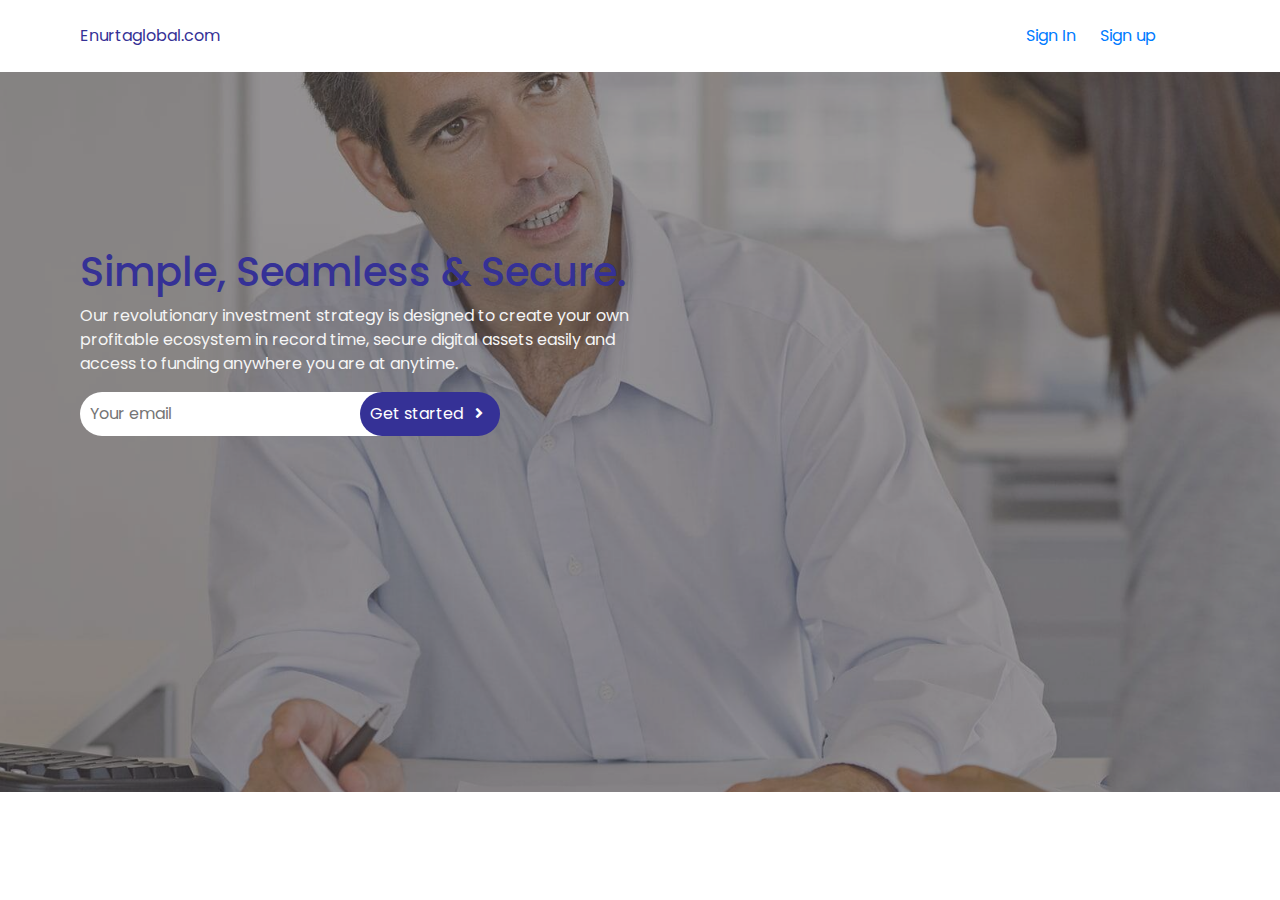
==== index.html @ e3567312 "signup and login page" ====
<!DOCTYPE html>
<html lang="en">

<head>
    <meta charset="UTF-8">
    <meta name="viewport" content="width=device-width, initial-scale=1.0">
    <link href="https://fonts.googleapis.com/css?family=Poppins&display=swap" rel="stylesheet">
    <link rel="stylesheet" href="assets/libs/bootstrap-4.3.1-dist/css/bootstrap.css">
    <link rel="stylesheet" href="assets/libs/fontawesome/css/all.min.css">
    <link rel="stylesheet" href="css/style.css">
    <title>Enurtaglobal - Home</title>
</head>

<body>
    <nav class="section_padding">
        <div class="logo">
            <a href="#" class="blue_text">Enurtaglobal.com</a>
        </div>
        <div class="nav_link_holder">
            <div class="nav_link mr-4">
                <a href="#">Sign In</a>
            </div>
            <div class="nav_link">
                <a href="#">Sign up</a>
            </div>
        </div>
    </nav>

    <section class="hero">
        <div class="section_padding">
            <div class="hero_text_holder">
                <div class="hero_text">
                    <h1 class="blue_text">Simple, Seamless & Secure.</h1>
                    <p>Our revolutionary investment strategy is designed to create your own profitable ecosystem in record
                        time, secure digital assets easily and access to funding anywhere you are at anytime.
                    </p>

                    <div class="hero_form mt-3">
                        <form action="" method="post" class="w-100">
                            <input type="email" placeholder="Your email" class="" required>
                            <button type="submit" class="default_btn">Get started  <i class="fas fa-angle-right ml-2 pr-2"></i>  </button>
                        </form>
                    </div>
                </div>
               
            </div>
        </div>
    </section>

    <section>
        <div class="row">
            <div class="col-md-4">
                <div class="why_card">
                    
                </div>
            </div>
            <div class="col-md-4"></div>
            <div class="col-md-4"></div>
        </div>
    </section>
</body>
<script src="assets/libs/jquery/jquery.min.js"></script>
<script src="js/app.js"></script>

</html>
---- css/style.css ----
:root {
    --default_blue: #353196;
    --default_font: 'Poppins', sans-serif;
}

.section_padding {
    padding-left: 5em;
    padding-right: 5em;
}

.fixed_nav{
    position: fixed;
    background: var(--dark_bg);
    z-index: 9999;
    width: 100%;
    box-shadow: 6px 2px 12px 7px rgba(0, 0, 0, 0.3);
    transition: all 0.5s ease;
}

a {
    text-decoration: none;
}

.blue_text {
    color: var(--default_blue);
}

body {
    font-family: var(--default_font);
}

.v_align {
    text-align: center;
}

.default_btn {
    border: none;
    background: var(--default_blue);
    color: #fff;
    padding: 0.6em;
    border-radius: 30px;
    outline: none;
}

nav {
    padding: 1.5em;
}

.logo {
    float: left;
}

.nav_link_holder {
    position: relative;
    left: 72%;
    display: flex;
    width: fit-content;
}

.hero{
    background: url("../assets/images/hero_img.jpg");
    background-position: center;
    background-size: cover;
    background-attachment: fixed;
    min-height: 80vh;
}

.hero_text_holder{
    display: flex;
    align-items: center;
    min-height: 60vh;
    width: 50%;
    color: #f5f5f5;
}

.hero_form{
    display: flex;
}

.hero_form form{
    display: flex;
}

.hero_form input{
    border: none;
    border-radius: 35px;
    padding: 0 10px;
    outline: none;
    width: 60%;
}

.hero_form button{
    margin-left: -10%;
}

.login_img_holder{
    display: flex;
    align-items: center;
    min-height: 100vh;
}

.signup_img_holder {
    padding: 2em;
}

.login_form_holder {
    display: flex;
    align-items: center;
    min-height: 100vh;
}

.login_form_content {
    padding: 1em;
}

.input_holder {
    display: flex;
}

.input_holder input {
    width: 100%;
    padding: 0.6em 1em;
    background: #f5f5f5;
    border: none;
    border-radius: 30px;
    outline: none;
    box-shadow: inset 18px 18px 30px 0 #D1D9E6;
}

.forgot {
    float: right;
    margin-top: 20px;
}

.remember {
    float: left;
    margin-top: 20px;
    color: var(--default_blue);
}

@media screen and (max-width: 996px) {
    .section_padding {
        padding-right: 1.5em;
        padding-left: 1.5em;
    }

    nav{
        padding: 1.2em;
    }

    .nav_link_holder {
        display: none;
    }

    .logo{
        float: none;
    }

    .hero_text_holder{
        width: 100%;
    }

    .login_img_holder {
        min-height: 30vh;
        margin-top: 20px;
    }

    .login_form_holder {
        min-height: 50vh;
        margin-top: 20px;
    }

    .login_form_content {
        padding: 0.3em;
    }

    .signup_img_holder {
        padding: 0;
    }

}
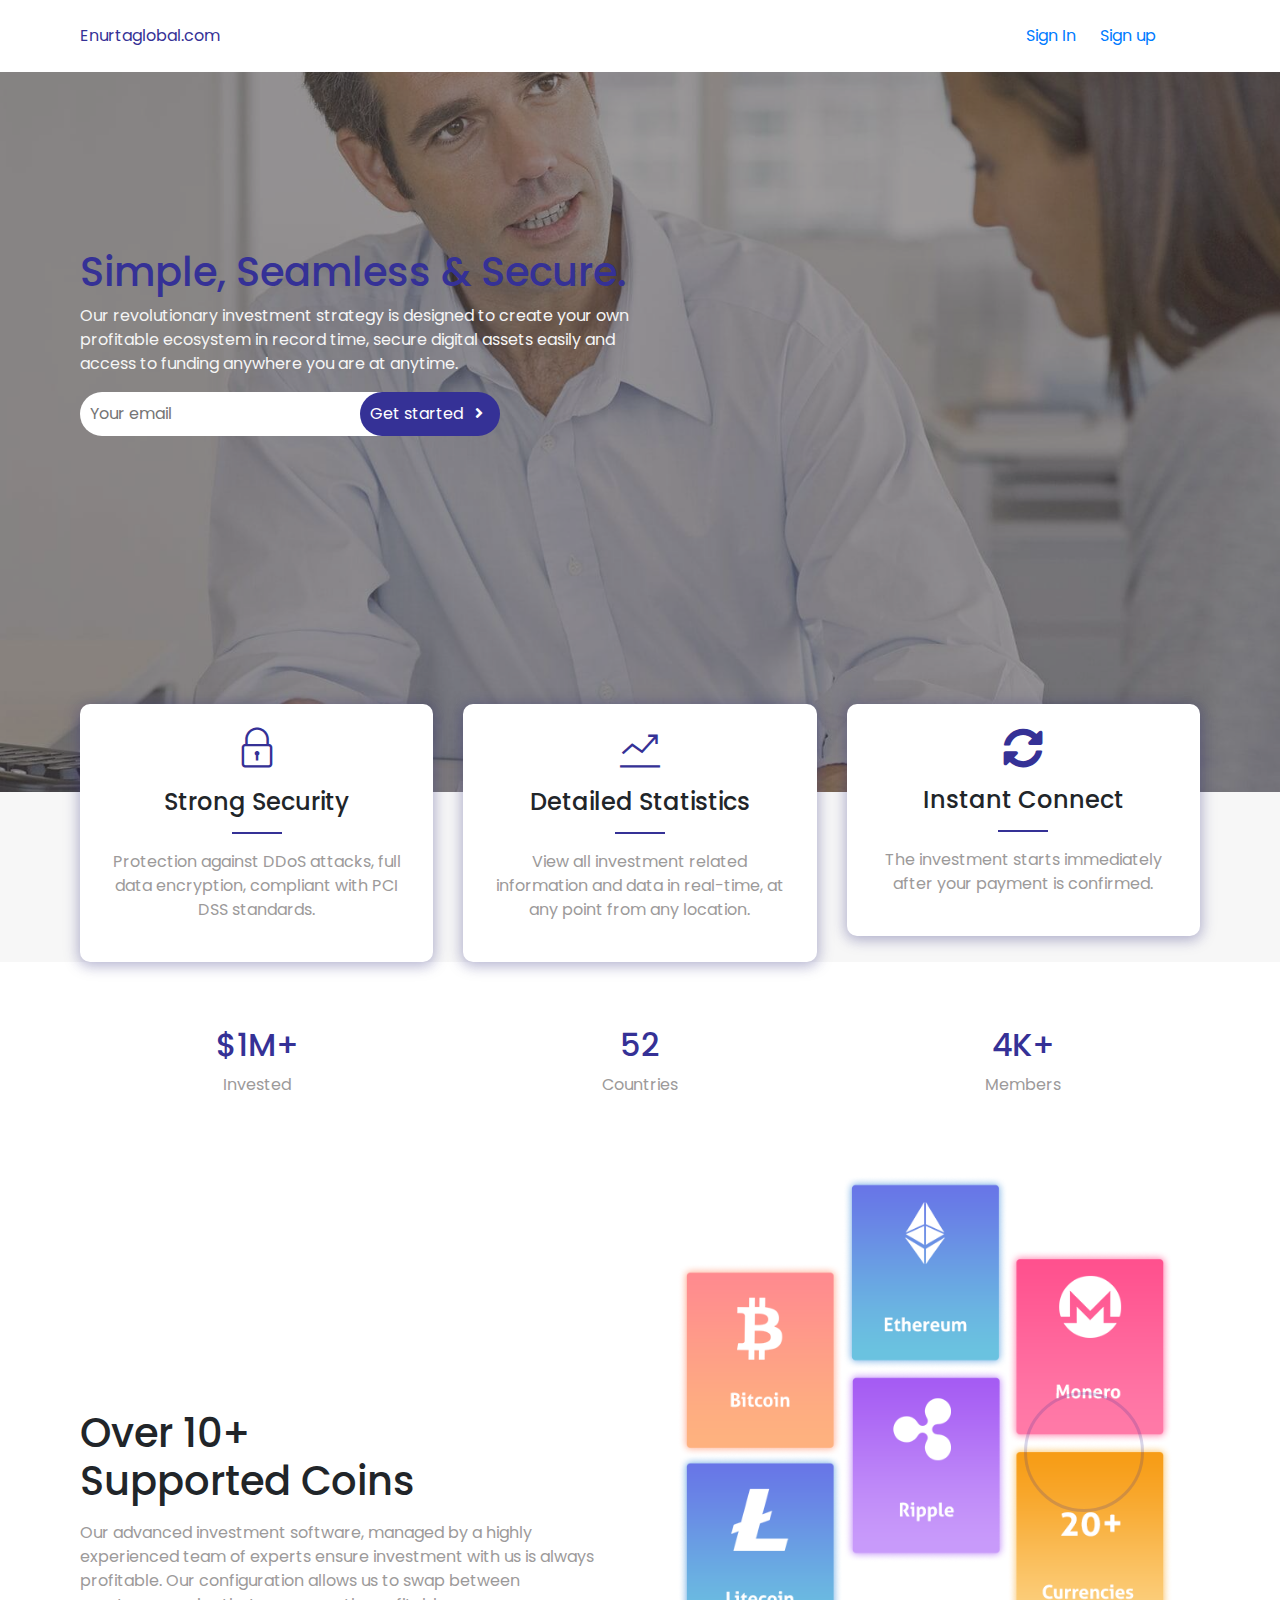
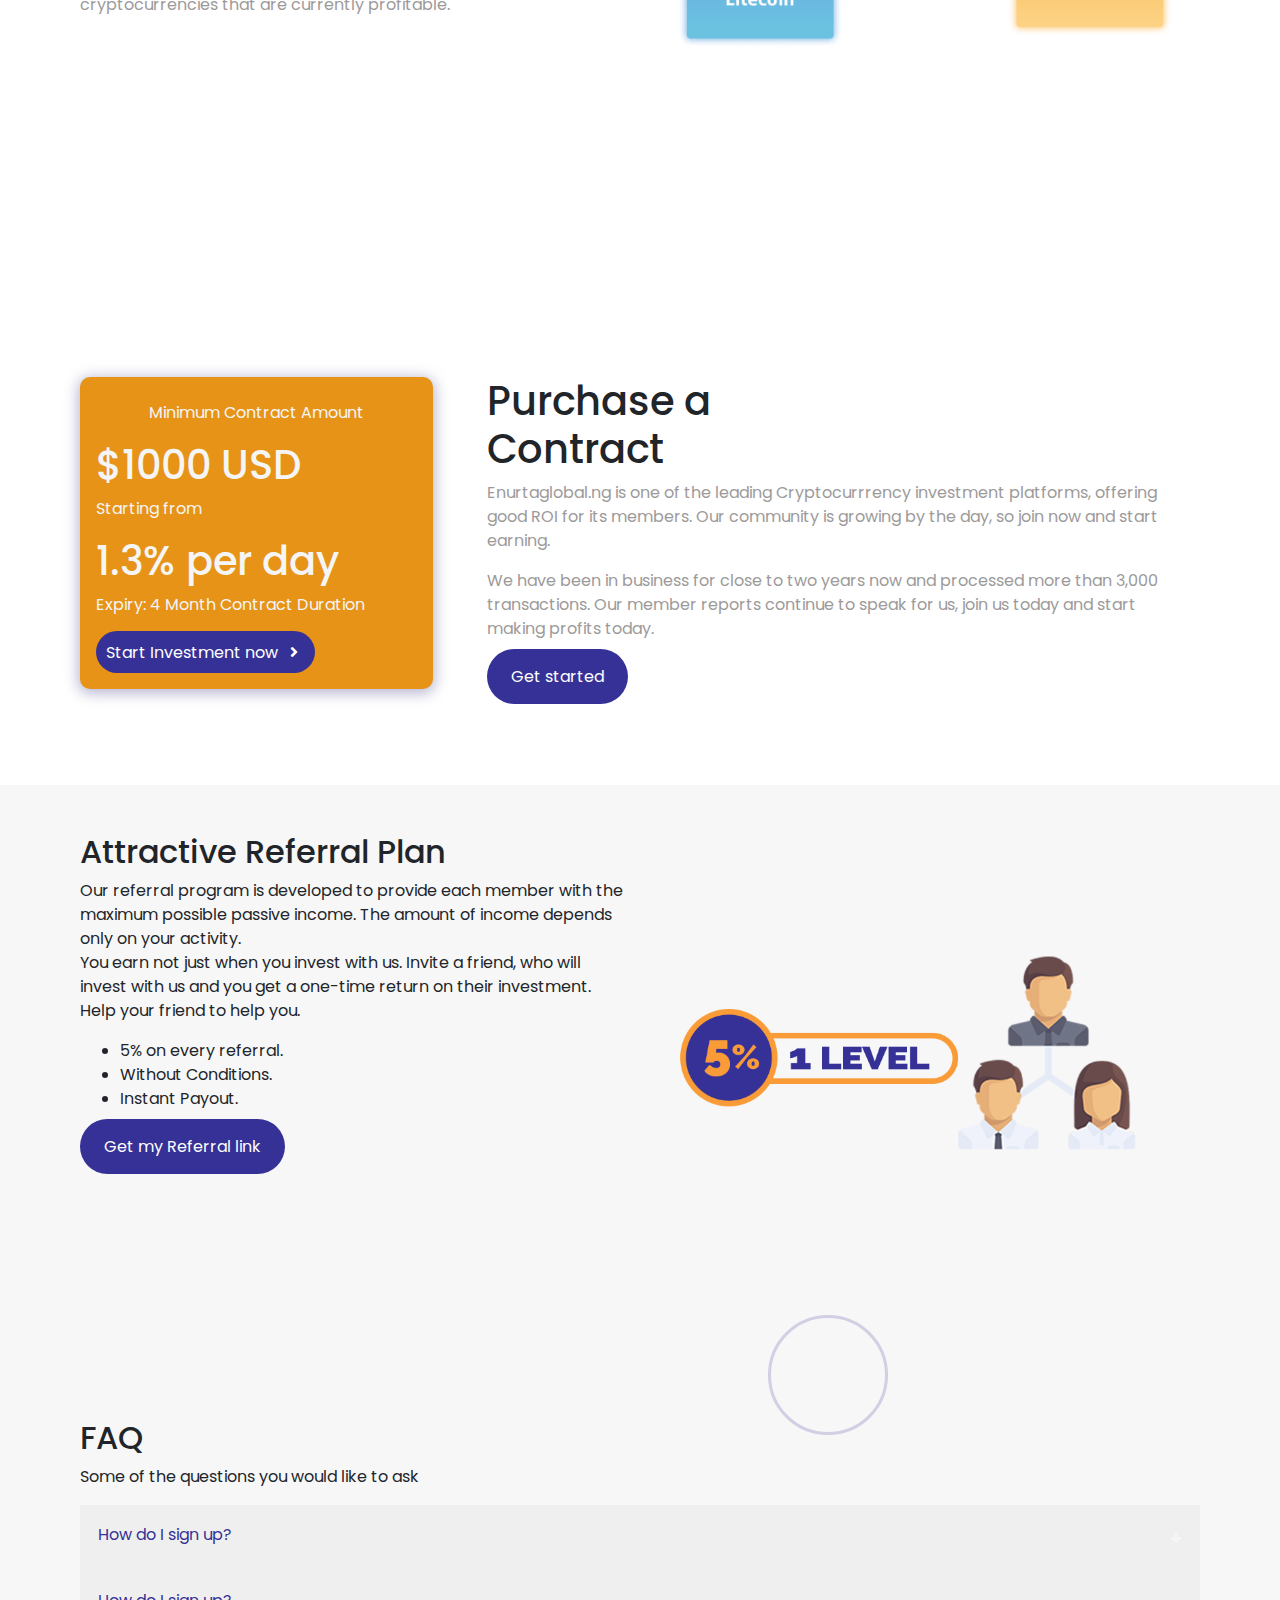
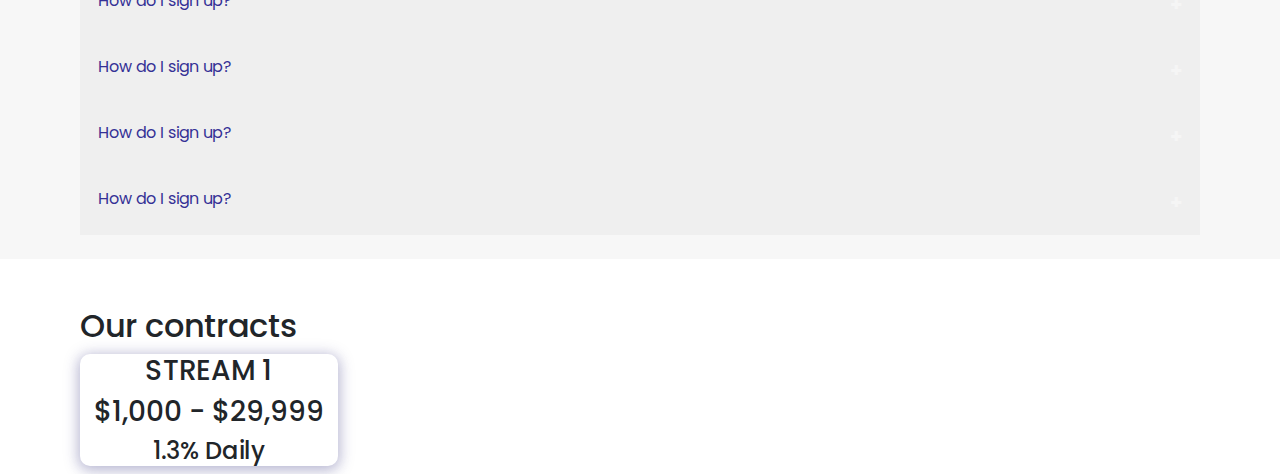
==== commit 2199a6b0: "home page added" ====
--- a/index.html
+++ b/index.html
@@ -1,4 +1,4 @@
-<!DOCTYPE html>
+     <!DOCTYPE html>
 <html lang="en">
 
 <head>
@@ -6,6 +6,7 @@
     <meta name="viewport" content="width=device-width, initial-scale=1.0">
     <link href="https://fonts.googleapis.com/css?family=Poppins&display=swap" rel="stylesheet">
     <link rel="stylesheet" href="assets/libs/bootstrap-4.3.1-dist/css/bootstrap.css">
+    <link rel="stylesheet" href="assets/libs/themify-icons-font/themify-icons/themify-icons.css">
     <link rel="stylesheet" href="assets/libs/fontawesome/css/all.min.css">
     <link rel="stylesheet" href="css/style.css">
     <title>Enurtaglobal - Home</title>
@@ -24,6 +25,13 @@
                 <a href="#">Sign up</a>
             </div>
         </div>
+
+        <div class="toggle-icon">
+            <span class="bar"></span>
+            <span class="bar"></span>	
+            <span class="bar"></span>
+        </div>	
+    
     </nav>
 
     <section class="hero">
@@ -31,31 +39,262 @@
             <div class="hero_text_holder">
                 <div class="hero_text">
                     <h1 class="blue_text">Simple, Seamless & Secure.</h1>
-                    <p>Our revolutionary investment strategy is designed to create your own profitable ecosystem in record
+                    <p>Our revolutionary investment strategy is designed to create your own profitable ecosystem in
+                        record
                         time, secure digital assets easily and access to funding anywhere you are at anytime.
                     </p>
 
                     <div class="hero_form mt-3">
                         <form action="" method="post" class="w-100">
                             <input type="email" placeholder="Your email" class="" required>
-                            <button type="submit" class="default_btn">Get started  <i class="fas fa-angle-right ml-2 pr-2"></i>  </button>
+                            <button type="submit" class="default_btn">Get started <i
+                                    class="fas fa-angle-right ml-2 pr-2"></i> </button>
                         </form>
                     </div>
                 </div>
+
+            </div>
+        </div>
+    </section>
+
+    <section class="why section_padding mb-3">
+        <div class="row">
+            <div class="col-md-4">
+                <div class="why_card">
+                    <div class="why_card_content">
+                        <div class="card_icon_holder mb-3">
+                            <i class="ti-lock blue_text"></i>
+                        </div>
+                        <div class="section_head">
+                            <h4>Strong Security</h4>
+                            <hr>
+                        </div>
+                        <p class="v_align">Protection against DDoS attacks, full data encryption, compliant with PCI DSS
+                            standards.</p>
+                    </div>
+                </div>
+            </div>
+            <div class="col-md-4">
+                <div class="why_card mt_alt">
+                    <div class="why_card_content">
+                        <div class="card_icon_holder mb-3">
+                            <i class="ti-stats-up blue_text"></i>
+                        </div>
+                        <div class="section_head">
+                            <h4>Detailed Statistics</h4>
+                            <hr>
+                        </div>
+                        <p class="v_align">View all investment related information and data in real-time, at any point
+                            from any location.</p>
+                    </div>
+                </div>
+            </div>
+            <div class="col-md-4">
+                <div class="why_card mt_alt">
+                    <div class="why_card_content">
+                        <div class="card_icon_holder mb-3">
+                            <i class="fas fa-sync-alt blue_text"></i>
+                        </div>
+                        <div class="section_head">
+                            <h4>Instant Connect</h4>
+                            <hr>
+                        </div>
+                        <p class="v_align">The investment starts immediately after your payment is confirmed.</p>
+                    </div>
+                </div>
+            </div>
+        </div>
+    </section>
+
+    <section class="section_padding mt-5 mb-5 pt-3">
+        <div class="row">
+            <div class="col-md-4">
+                <div class="number_holder v_align">
+                    <h2 class="blue_text">$1M+</h2>
+                    <p>Invested</p>
+                </div>
+            </div>
+            <div class="col-md-4">
+                <div class="number_holder v_align">
+                    <h2 class="blue_text">52</h2>
+                    <p>Countries</p>
+                </div>
+            </div>
+            <div class="col-md-4">
+                <div class="number_holder v_align">
+                    <h2 class="blue_text">4K+</h2>
+                    <p>Members</p>
+                </div>
+            </div>
+        </div>
+    </section>
+
+    <section class="section_padding mt-5">
+        <div class="row">
+            <div class="col-md-6">
+                <div class="currency_text_holder">
+                    <div class="">
+                        <h1>Over 10+ </br> Supported Coins</h1>
+                        <p class="pt-2">Our advanced investment software, managed by a highly experienced team of
+                            experts ensure
+                            investment with us is always profitable. Our configuration allows us to swap between
+                            cryptocurrencies that are currently profitable.
+                        </p>
+                    </div>
+                </div>
+            </div>
+            <div class="col-md-6">
+                <div class="currency_img_holder">
+                    <img src="assets/images/currency.png" class="w-100" alt="">
+                </div>
+            </div>
+        </div>
+    </section>
+
+    <section class="section_padding mt-5 pt-5 pb-5">
+        <div class="bg_circle"></div>
+        <div class="row">
+            <div class="col-md-4">
+                <div class="contract_card_holder">
+                    <div class="conract_card">
+                        <p class="v_align">Minimum Contract Amount</p>
+                        <h1 class="mt-2">$1000 USD</h1>
+                        <p>Starting from</p>
+                        <h1>1.3% per day</h1>
+                        <p>Expiry: 4 Month Contract Duration</p>
+
+                        <div class="btn_holder mt-4">
+                            <a href="#" class="default_btn">Start Investment now <i
+                                    class="fas fa-angle-right ml-2 pr-2"></i>
+                            </a>
+                        </div>
+                    </div>
+                </div>
+            </div>
+            <div class="col-md-8">
+                <div class="contract_info_holder">
+                    <div class="contract_info">
+                        <h1>Purchase a</br>
+                            Contract
+                        </h1>
+                        <p class="mt-2">Enurtaglobal.ng is one of the leading Cryptocurrrency investment platforms,
+                            offering good ROI for its members. Our community is growing by the day, so join now and
+                            start earning.
+                        </p>
+                        <p class="mt-2">We have been in business for close to two years now and processed more than
+                            3,000 transactions. Our member reports continue to speak for us, join us today and start
+                            making profits today.
+                        </p>
+
+                        <div class="btn_holder mt-4">
+                            <a href="#" class="default_btn_alt">Get started</a>
+
+                        </div>
+
+                    </div>
+                </div>
+            </div>
+        </div>
+    </section>
+
+    <section class="referral_plan mt-5 pt-5 pb-2">
+        <div class="section_padding">
+            <div class="row">
+                <div class="col-md-6">
+                    <div class="ref_text_holder">
+                        <h2>Attractive
+                            Referral Plan
+                        </h2>
+                        <p class="mt-2">
+                            Our referral program is developed to provide each member with the maximum possible passive income. The amount of income depends only on your activity.<br>
+                            You earn not just when you invest with us. Invite a friend, who will invest with us and you get a one-time return on their investment. Help your friend to help you.
+                        </p>
+                        <ul>
+                            <li>5% on every referral.</li>
+                            <li>Without Conditions.</li>
+                            <li>Instant Payout.</li>
+                        </ul>
+
+                        <div class="btn_holder mt-4">
+                            <a href="signup.html" class="default_btn_alt">Get my Referral link</a>
+                        </div>
+                    </div>
+                </div>
+                <div class="col-md-6">
+                    <div class="ref_img_holder">
+                        <img src="assets/images/ref_plan.png" class="w-100" alt="">
+                    </div>
+                </div>
+                    
+            </div>
+        </div>
+    </section>
+
+    <section class="pt-2 pb-4 faq">
+        <div class="bg_circle_alt"></div>
+        <div class="section_padding">
+             <h2>FAQ</h2>
+            <p>Some of the questions you would like to ask</p>
+            <div class="faq_holder mt-3">
+                <div class="faq_content">
+                    <div class="questions">
+                        <button class="accordion">How do I sign up?</button>
+                        <div class="faq_answer">
+                            <p>Lorem ipsum dolor sit amet, consectetur adipisicing elit, sed do eiusmod tempor incididunt ut
+                                labore et dolore magna aliqua. Ut enim ad minim veniam, quis nostrud exercitation ullamco
+                                laboris nisi ut aliquip ex ea commodo consequat.</p>
+                        </div>
+        
+                        <button class="accordion">How do I sign up?</button>
+                        <div class="faq_answer">
+                            <p>Lorem ipsum dolor sit amet, consectetur adipisicing elit, sed do eiusmod tempor incididunt ut
+                                labore et dolore magna aliqua. Ut enim ad minim veniam, quis nostrud exercitation ullamco
+                                laboris nisi ut aliquip ex ea commodo consequat.</p>
+                        </div>
+        
+                        <button class="accordion">How do I sign up?</button>
+                        <div class="faq_answer">
+                            <p>Lorem ipsum dolor sit amet, consectetur adipisicing elit, sed do eiusmod tempor incididunt ut
+                                labore et dolore magna aliqua. Ut enim ad minim veniam, quis nostrud exercitation ullamco
+                                laboris nisi ut aliquip ex ea commodo consequat.</p>
+                        </div>
+        
+                        <button class="accordion">How do I sign up?</button>
+                        <div class="faq_answer">
+                            <p>Lorem ipsum dolor sit amet, consectetur adipisicing elit, sed do eiusmod tempor incididunt ut
+                                labore et dolore magna aliqua. Ut enim ad minim veniam, quis nostrud exercitation ullamco
+                                laboris nisi ut aliquip ex ea commodo consequat.</p>
+                        </div>
+        
+                        <button class="accordion">How do I sign up?</button>
+                        <div class="faq_answer">
+                            <p>Lorem ipsum dolor sit amet, consectetur adipisicing elit, sed do eiusmod tempor incididunt ut
+                                labore et dolore magna aliqua. Ut enim ad minim veniam, quis nostrud exercitation ullamco
+                                laboris nisi ut aliquip ex ea commodo consequat.</p>
+                        </div>
+                    </div>
                
             </div>
         </div>
     </section>
 
-    <section>
-        <div class="row">
-            <div class="col-md-4">
-                <div class="why_card">
-                    
-                </div>
-            </div>
-            <div class="col-md-4"></div>
-            <div class="col-md-4"></div>
+    <section class="section_padding mt-5">
+        <h2>Our contracts</h2>
+
+        <div class="row">
+            <div class="col-md-3">
+                <div class="contract_card_holder">
+                    <div class="contract_card">
+                        <h3 class="v_align">STREAM 1</h3>
+                        <h3 class="v_align">$1,000 - $29,999</h3>
+                        <h4 class="v_align">1.3% Daily</h4>
+
+                    </div>
+                </div>
+            </div>
+            <div class="col-md-3"></div>
+            <div class="col-md-3"></div>
+            <div class="col-md-3"></div>
         </div>
     </section>
 </body>
--- a/assets/libs/themify-icons-font/themify-icons/themify-icons.css
+++ b/assets/libs/themify-icons-font/themify-icons/themify-icons.css
@@ -0,0 +1,1081 @@
+@font-face {
+	font-family: 'themify';
+	src:url('fonts/themify.eot?-fvbane');
+	src:url('fonts/themify.eot?#iefix-fvbane') format('embedded-opentype'),
+		url('fonts/themify.woff?-fvbane') format('woff'),
+		url('fonts/themify.ttf?-fvbane') format('truetype'),
+		url('fonts/themify.svg?-fvbane#themify') format('svg');
+	font-weight: normal;
+	font-style: normal;
+}
+
+[class^="ti-"], [class*=" ti-"] {
+	font-family: 'themify';
+	speak: none;
+	font-style: normal;
+	font-weight: normal;
+	font-variant: normal;
+	text-transform: none;
+	line-height: 1;
+
+	/* Better Font Rendering =========== */
+	-webkit-font-smoothing: antialiased;
+	-moz-osx-font-smoothing: grayscale;
+}
+
+.ti-wand:before {
+	content: "\e600";
+}
+.ti-volume:before {
+	content: "\e601";
+}
+.ti-user:before {
+	content: "\e602";
+}
+.ti-unlock:before {
+	content: "\e603";
+}
+.ti-unlink:before {
+	content: "\e604";
+}
+.ti-trash:before {
+	content: "\e605";
+}
+.ti-thought:before {
+	content: "\e606";
+}
+.ti-target:before {
+	content: "\e607";
+}
+.ti-tag:before {
+	content: "\e608";
+}
+.ti-tablet:before {
+	content: "\e609";
+}
+.ti-star:before {
+	content: "\e60a";
+}
+.ti-spray:before {
+	content: "\e60b";
+}
+.ti-signal:before {
+	content: "\e60c";
+}
+.ti-shopping-cart:before {
+	content: "\e60d";
+}
+.ti-shopping-cart-full:before {
+	content: "\e60e";
+}
+.ti-settings:before {
+	content: "\e60f";
+}
+.ti-search:before {
+	content: "\e610";
+}
+.ti-zoom-in:before {
+	content: "\e611";
+}
+.ti-zoom-out:before {
+	content: "\e612";
+}
+.ti-cut:before {
+	content: "\e613";
+}
+.ti-ruler:before {
+	content: "\e614";
+}
+.ti-ruler-pencil:before {
+	content: "\e615";
+}
+.ti-ruler-alt:before {
+	content: "\e616";
+}
+.ti-bookmark:before {
+	content: "\e617";
+}
+.ti-bookmark-alt:before {
+	content: "\e618";
+}
+.ti-reload:before {
+	content: "\e619";
+}
+.ti-plus:before {
+	content: "\e61a";
+}
+.ti-pin:before {
+	content: "\e61b";
+}
+.ti-pencil:before {
+	content: "\e61c";
+}
+.ti-pencil-alt:before {
+	content: "\e61d";
+}
+.ti-paint-roller:before {
+	content: "\e61e";
+}
+.ti-paint-bucket:before {
+	content: "\e61f";
+}
+.ti-na:before {
+	content: "\e620";
+}
+.ti-mobile:before {
+	content: "\e621";
+}
+.ti-minus:before {
+	content: "\e622";
+}
+.ti-medall:before {
+	content: "\e623";
+}
+.ti-medall-alt:before {
+	content: "\e624";
+}
+.ti-marker:before {
+	content: "\e625";
+}
+.ti-marker-alt:before {
+	content: "\e626";
+}
+.ti-arrow-up:before {
+	content: "\e627";
+}
+.ti-arrow-right:before {
+	content: "\e628";
+}
+.ti-arrow-left:before {
+	content: "\e629";
+}
+.ti-arrow-down:before {
+	content: "\e62a";
+}
+.ti-lock:before {
+	content: "\e62b";
+}
+.ti-location-arrow:before {
+	content: "\e62c";
+}
+.ti-link:before {
+	content: "\e62d";
+}
+.ti-layout:before {
+	content: "\e62e";
+}
+.ti-layers:before {
+	content: "\e62f";
+}
+.ti-layers-alt:before {
+	content: "\e630";
+}
+.ti-key:before {
+	content: "\e631";
+}
+.ti-import:before {
+	content: "\e632";
+}
+.ti-image:before {
+	content: "\e633";
+}
+.ti-heart:before {
+	content: "\e634";
+}
+.ti-heart-broken:before {
+	content: "\e635";
+}
+.ti-hand-stop:before {
+	content: "\e636";
+}
+.ti-hand-open:before {
+	content: "\e637";
+}
+.ti-hand-drag:before {
+	content: "\e638";
+}
+.ti-folder:before {
+	content: "\e639";
+}
+.ti-flag:before {
+	content: "\e63a";
+}
+.ti-flag-alt:before {
+	content: "\e63b";
+}
+.ti-flag-alt-2:before {
+	content: "\e63c";
+}
+.ti-eye:before {
+	content: "\e63d";
+}
+.ti-export:before {
+	content: "\e63e";
+}
+.ti-exchange-vertical:before {
+	content: "\e63f";
+}
+.ti-desktop:before {
+	content: "\e640";
+}
+.ti-cup:before {
+	content: "\e641";
+}
+.ti-crown:before {
+	content: "\e642";
+}
+.ti-comments:before {
+	content: "\e643";
+}
+.ti-comment:before {
+	content: "\e644";
+}
+.ti-comment-alt:before {
+	content: "\e645";
+}
+.ti-close:before {
+	content: "\e646";
+}
+.ti-clip:before {
+	content: "\e647";
+}
+.ti-angle-up:before {
+	content: "\e648";
+}
+.ti-angle-right:before {
+	content: "\e649";
+}
+.ti-angle-left:before {
+	content: "\e64a";
+}
+.ti-angle-down:before {
+	content: "\e64b";
+}
+.ti-check:before {
+	content: "\e64c";
+}
+.ti-check-box:before {
+	content: "\e64d";
+}
+.ti-camera:before {
+	content: "\e64e";
+}
+.ti-announcement:before {
+	content: "\e64f";
+}
+.ti-brush:before {
+	content: "\e650";
+}
+.ti-briefcase:before {
+	content: "\e651";
+}
+.ti-bolt:before {
+	content: "\e652";
+}
+.ti-bolt-alt:before {
+	content: "\e653";
+}
+.ti-blackboard:before {
+	content: "\e654";
+}
+.ti-bag:before {
+	content: "\e655";
+}
+.ti-move:before {
+	content: "\e656";
+}
+.ti-arrows-vertical:before {
+	content: "\e657";
+}
+.ti-arrows-horizontal:before {
+	content: "\e658";
+}
+.ti-fullscreen:before {
+	content: "\e659";
+}
+.ti-arrow-top-right:before {
+	content: "\e65a";
+}
+.ti-arrow-top-left:before {
+	content: "\e65b";
+}
+.ti-arrow-circle-up:before {
+	content: "\e65c";
+}
+.ti-arrow-circle-right:before {
+	content: "\e65d";
+}
+.ti-arrow-circle-left:before {
+	content: "\e65e";
+}
+.ti-arrow-circle-down:before {
+	content: "\e65f";
+}
+.ti-angle-double-up:before {
+	content: "\e660";
+}
+.ti-angle-double-right:before {
+	content: "\e661";
+}
+.ti-angle-double-left:before {
+	content: "\e662";
+}
+.ti-angle-double-down:before {
+	content: "\e663";
+}
+.ti-zip:before {
+	content: "\e664";
+}
+.ti-world:before {
+	content: "\e665";
+}
+.ti-wheelchair:before {
+	content: "\e666";
+}
+.ti-view-list:before {
+	content: "\e667";
+}
+.ti-view-list-alt:before {
+	content: "\e668";
+}
+.ti-view-grid:before {
+	content: "\e669";
+}
+.ti-uppercase:before {
+	content: "\e66a";
+}
+.ti-upload:before {
+	content: "\e66b";
+}
+.ti-underline:before {
+	content: "\e66c";
+}
+.ti-truck:before {
+	content: "\e66d";
+}
+.ti-timer:before {
+	content: "\e66e";
+}
+.ti-ticket:before {
+	content: "\e66f";
+}
+.ti-thumb-up:before {
+	content: "\e670";
+}
+.ti-thumb-down:before {
+	content: "\e671";
+}
+.ti-text:before {
+	content: "\e672";
+}
+.ti-stats-up:before {
+	content: "\e673";
+}
+.ti-stats-down:before {
+	content: "\e674";
+}
+.ti-split-v:before {
+	content: "\e675";
+}
+.ti-split-h:before {
+	content: "\e676";
+}
+.ti-smallcap:before {
+	content: "\e677";
+}
+.ti-shine:before {
+	content: "\e678";
+}
+.ti-shift-right:before {
+	content: "\e679";
+}
+.ti-shift-left:before {
+	content: "\e67a";
+}
+.ti-shield:before {
+	content: "\e67b";
+}
+.ti-notepad:before {
+	content: "\e67c";
+}
+.ti-server:before {
+	content: "\e67d";
+}
+.ti-quote-right:before {
+	content: "\e67e";
+}
+.ti-quote-left:before {
+	content: "\e67f";
+}
+.ti-pulse:before {
+	content: "\e680";
+}
+.ti-printer:before {
+	content: "\e681";
+}
+.ti-power-off:before {
+	content: "\e682";
+}
+.ti-plug:before {
+	content: "\e683";
+}
+.ti-pie-chart:before {
+	content: "\e684";
+}
+.ti-paragraph:before {
+	content: "\e685";
+}
+.ti-panel:before {
+	content: "\e686";
+}
+.ti-package:before {
+	content: "\e687";
+}
+.ti-music:before {
+	content: "\e688";
+}
+.ti-music-alt:before {
+	content: "\e689";
+}
+.ti-mouse:before {
+	content: "\e68a";
+}
+.ti-mouse-alt:before {
+	content: "\e68b";
+}
+.ti-money:before {
+	content: "\e68c";
+}
+.ti-microphone:before {
+	content: "\e68d";
+}
+.ti-menu:before {
+	content: "\e68e";
+}
+.ti-menu-alt:before {
+	content: "\e68f";
+}
+.ti-map:before {
+	content: "\e690";
+}
+.ti-map-alt:before {
+	content: "\e691";
+}
+.ti-loop:before {
+	content: "\e692";
+}
+.ti-location-pin:before {
+	content: "\e693";
+}
+.ti-list:before {
+	content: "\e694";
+}
+.ti-light-bulb:before {
+	content: "\e695";
+}
+.ti-Italic:before {
+	content: "\e696";
+}
+.ti-info:before {
+	content: "\e697";
+}
+.ti-infinite:before {
+	content: "\e698";
+}
+.ti-id-badge:before {
+	content: "\e699";
+}
+.ti-hummer:before {
+	content: "\e69a";
+}
+.ti-home:before {
+	content: "\e69b";
+}
+.ti-help:before {
+	content: "\e69c";
+}
+.ti-headphone:before {
+	content: "\e69d";
+}
+.ti-harddrives:before {
+	content: "\e69e";
+}
+.ti-harddrive:before {
+	content: "\e69f";
+}
+.ti-gift:before {
+	content: "\e6a0";
+}
+.ti-game:before {
+	content: "\e6a1";
+}
+.ti-filter:before {
+	content: "\e6a2";
+}
+.ti-files:before {
+	content: "\e6a3";
+}
+.ti-file:before {
+	content: "\e6a4";
+}
+.ti-eraser:before {
+	content: "\e6a5";
+}
+.ti-envelope:before {
+	content: "\e6a6";
+}
+.ti-download:before {
+	content: "\e6a7";
+}
+.ti-direction:before {
+	content: "\e6a8";
+}
+.ti-direction-alt:before {
+	content: "\e6a9";
+}
+.ti-dashboard:before {
+	content: "\e6aa";
+}
+.ti-control-stop:before {
+	content: "\e6ab";
+}
+.ti-control-shuffle:before {
+	content: "\e6ac";
+}
+.ti-control-play:before {
+	content: "\e6ad";
+}
+.ti-control-pause:before {
+	content: "\e6ae";
+}
+.ti-control-forward:before {
+	content: "\e6af";
+}
+.ti-control-backward:before {
+	content: "\e6b0";
+}
+.ti-cloud:before {
+	content: "\e6b1";
+}
+.ti-cloud-up:before {
+	content: "\e6b2";
+}
+.ti-cloud-down:before {
+	content: "\e6b3";
+}
+.ti-clipboard:before {
+	content: "\e6b4";
+}
+.ti-car:before {
+	content: "\e6b5";
+}
+.ti-calendar:before {
+	content: "\e6b6";
+}
+.ti-book:before {
+	content: "\e6b7";
+}
+.ti-bell:before {
+	content: "\e6b8";
+}
+.ti-basketball:before {
+	content: "\e6b9";
+}
+.ti-bar-chart:before {
+	content: "\e6ba";
+}
+.ti-bar-chart-alt:before {
+	content: "\e6bb";
+}
+.ti-back-right:before {
+	content: "\e6bc";
+}
+.ti-back-left:before {
+	content: "\e6bd";
+}
+.ti-arrows-corner:before {
+	content: "\e6be";
+}
+.ti-archive:before {
+	content: "\e6bf";
+}
+.ti-anchor:before {
+	content: "\e6c0";
+}
+.ti-align-right:before {
+	content: "\e6c1";
+}
+.ti-align-left:before {
+	content: "\e6c2";
+}
+.ti-align-justify:before {
+	content: "\e6c3";
+}
+.ti-align-center:before {
+	content: "\e6c4";
+}
+.ti-alert:before {
+	content: "\e6c5";
+}
+.ti-alarm-clock:before {
+	content: "\e6c6";
+}
+.ti-agenda:before {
+	content: "\e6c7";
+}
+.ti-write:before {
+	content: "\e6c8";
+}
+.ti-window:before {
+	content: "\e6c9";
+}
+.ti-widgetized:before {
+	content: "\e6ca";
+}
+.ti-widget:before {
+	content: "\e6cb";
+}
+.ti-widget-alt:before {
+	content: "\e6cc";
+}
+.ti-wallet:before {
+	content: "\e6cd";
+}
+.ti-video-clapper:before {
+	content: "\e6ce";
+}
+.ti-video-camera:before {
+	content: "\e6cf";
+}
+.ti-vector:before {
+	content: "\e6d0";
+}
+.ti-themify-logo:before {
+	content: "\e6d1";
+}
+.ti-themify-favicon:before {
+	content: "\e6d2";
+}
+.ti-themify-favicon-alt:before {
+	content: "\e6d3";
+}
+.ti-support:before {
+	content: "\e6d4";
+}
+.ti-stamp:before {
+	content: "\e6d5";
+}
+.ti-split-v-alt:before {
+	content: "\e6d6";
+}
+.ti-slice:before {
+	content: "\e6d7";
+}
+.ti-shortcode:before {
+	content: "\e6d8";
+}
+.ti-shift-right-alt:before {
+	content: "\e6d9";
+}
+.ti-shift-left-alt:before {
+	content: "\e6da";
+}
+.ti-ruler-alt-2:before {
+	content: "\e6db";
+}
+.ti-receipt:before {
+	content: "\e6dc";
+}
+.ti-pin2:before {
+	content: "\e6dd";
+}
+.ti-pin-alt:before {
+	content: "\e6de";
+}
+.ti-pencil-alt2:before {
+	content: "\e6df";
+}
+.ti-palette:before {
+	content: "\e6e0";
+}
+.ti-more:before {
+	content: "\e6e1";
+}
+.ti-more-alt:before {
+	content: "\e6e2";
+}
+.ti-microphone-alt:before {
+	content: "\e6e3";
+}
+.ti-magnet:before {
+	content: "\e6e4";
+}
+.ti-line-double:before {
+	content: "\e6e5";
+}
+.ti-line-dotted:before {
+	content: "\e6e6";
+}
+.ti-line-dashed:before {
+	content: "\e6e7";
+}
+.ti-layout-width-full:before {
+	content: "\e6e8";
+}
+.ti-layout-width-default:before {
+	content: "\e6e9";
+}
+.ti-layout-width-default-alt:before {
+	content: "\e6ea";
+}
+.ti-layout-tab:before {
+	content: "\e6eb";
+}
+.ti-layout-tab-window:before {
+	content: "\e6ec";
+}
+.ti-layout-tab-v:before {
+	content: "\e6ed";
+}
+.ti-layout-tab-min:before {
+	content: "\e6ee";
+}
+.ti-layout-slider:before {
+	content: "\e6ef";
+}
+.ti-layout-slider-alt:before {
+	content: "\e6f0";
+}
+.ti-layout-sidebar-right:before {
+	content: "\e6f1";
+}
+.ti-layout-sidebar-none:before {
+	content: "\e6f2";
+}
+.ti-layout-sidebar-left:before {
+	content: "\e6f3";
+}
+.ti-layout-placeholder:before {
+	content: "\e6f4";
+}
+.ti-layout-menu:before {
+	content: "\e6f5";
+}
+.ti-layout-menu-v:before {
+	content: "\e6f6";
+}
+.ti-layout-menu-separated:before {
+	content: "\e6f7";
+}
+.ti-layout-menu-full:before {
+	content: "\e6f8";
+}
+.ti-layout-media-right-alt:before {
+	content: "\e6f9";
+}
+.ti-layout-media-right:before {
+	content: "\e6fa";
+}
+.ti-layout-media-overlay:before {
+	content: "\e6fb";
+}
+.ti-layout-media-overlay-alt:before {
+	content: "\e6fc";
+}
+.ti-layout-media-overlay-alt-2:before {
+	content: "\e6fd";
+}
+.ti-layout-media-left-alt:before {
+	content: "\e6fe";
+}
+.ti-layout-media-left:before {
+	content: "\e6ff";
+}
+.ti-layout-media-center-alt:before {
+	content: "\e700";
+}
+.ti-layout-media-center:before {
+	content: "\e701";
+}
+.ti-layout-list-thumb:before {
+	content: "\e702";
+}
+.ti-layout-list-thumb-alt:before {
+	content: "\e703";
+}
+.ti-layout-list-post:before {
+	content: "\e704";
+}
+.ti-layout-list-large-image:before {
+	content: "\e705";
+}
+.ti-layout-line-solid:before {
+	content: "\e706";
+}
+.ti-layout-grid4:before {
+	content: "\e707";
+}
+.ti-layout-grid3:before {
+	content: "\e708";
+}
+.ti-layout-grid2:before {
+	content: "\e709";
+}
+.ti-layout-grid2-thumb:before {
+	content: "\e70a";
+}
+.ti-layout-cta-right:before {
+	content: "\e70b";
+}
+.ti-layout-cta-left:before {
+	content: "\e70c";
+}
+.ti-layout-cta-center:before {
+	content: "\e70d";
+}
+.ti-layout-cta-btn-right:before {
+	content: "\e70e";
+}
+.ti-layout-cta-btn-left:before {
+	content: "\e70f";
+}
+.ti-layout-column4:before {
+	content: "\e710";
+}
+.ti-layout-column3:before {
+	content: "\e711";
+}
+.ti-layout-column2:before {
+	content: "\e712";
+}
+.ti-layout-accordion-separated:before {
+	content: "\e713";
+}
+.ti-layout-accordion-merged:before {
+	content: "\e714";
+}
+.ti-layout-accordion-list:before {
+	content: "\e715";
+}
+.ti-ink-pen:before {
+	content: "\e716";
+}
+.ti-info-alt:before {
+	content: "\e717";
+}
+.ti-help-alt:before {
+	content: "\e718";
+}
+.ti-headphone-alt:before {
+	content: "\e719";
+}
+.ti-hand-point-up:before {
+	content: "\e71a";
+}
+.ti-hand-point-right:before {
+	content: "\e71b";
+}
+.ti-hand-point-left:before {
+	content: "\e71c";
+}
+.ti-hand-point-down:before {
+	content: "\e71d";
+}
+.ti-gallery:before {
+	content: "\e71e";
+}
+.ti-face-smile:before {
+	content: "\e71f";
+}
+.ti-face-sad:before {
+	content: "\e720";
+}
+.ti-credit-card:before {
+	content: "\e721";
+}
+.ti-control-skip-forward:before {
+	content: "\e722";
+}
+.ti-control-skip-backward:before {
+	content: "\e723";
+}
+.ti-control-record:before {
+	content: "\e724";
+}
+.ti-control-eject:before {
+	content: "\e725";
+}
+.ti-comments-smiley:before {
+	content: "\e726";
+}
+.ti-brush-alt:before {
+	content: "\e727";
+}
+.ti-youtube:before {
+	content: "\e728";
+}
+.ti-vimeo:before {
+	content: "\e729";
+}
+.ti-twitter:before {
+	content: "\e72a";
+}
+.ti-time:before {
+	content: "\e72b";
+}
+.ti-tumblr:before {
+	content: "\e72c";
+}
+.ti-skype:before {
+	content: "\e72d";
+}
+.ti-share:before {
+	content: "\e72e";
+}
+.ti-share-alt:before {
+	content: "\e72f";
+}
+.ti-rocket:before {
+	content: "\e730";
+}
+.ti-pinterest:before {
+	content: "\e731";
+}
+.ti-new-window:before {
+	content: "\e732";
+}
+.ti-microsoft:before {
+	content: "\e733";
+}
+.ti-list-ol:before {
+	content: "\e734";
+}
+.ti-linkedin:before {
+	content: "\e735";
+}
+.ti-layout-sidebar-2:before {
+	content: "\e736";
+}
+.ti-layout-grid4-alt:before {
+	content: "\e737";
+}
+.ti-layout-grid3-alt:before {
+	content: "\e738";
+}
+.ti-layout-grid2-alt:before {
+	content: "\e739";
+}
+.ti-layout-column4-alt:before {
+	content: "\e73a";
+}
+.ti-layout-column3-alt:before {
+	content: "\e73b";
+}
+.ti-layout-column2-alt:before {
+	content: "\e73c";
+}
+.ti-instagram:before {
+	content: "\e73d";
+}
+.ti-google:before {
+	content: "\e73e";
+}
+.ti-github:before {
+	content: "\e73f";
+}
+.ti-flickr:before {
+	content: "\e740";
+}
+.ti-facebook:before {
+	content: "\e741";
+}
+.ti-dropbox:before {
+	content: "\e742";
+}
+.ti-dribbble:before {
+	content: "\e743";
+}
+.ti-apple:before {
+	content: "\e744";
+}
+.ti-android:before {
+	content: "\e745";
+}
+.ti-save:before {
+	content: "\e746";
+}
+.ti-save-alt:before {
+	content: "\e747";
+}
+.ti-yahoo:before {
+	content: "\e748";
+}
+.ti-wordpress:before {
+	content: "\e749";
+}
+.ti-vimeo-alt:before {
+	content: "\e74a";
+}
+.ti-twitter-alt:before {
+	content: "\e74b";
+}
+.ti-tumblr-alt:before {
+	content: "\e74c";
+}
+.ti-trello:before {
+	content: "\e74d";
+}
+.ti-stack-overflow:before {
+	content: "\e74e";
+}
+.ti-soundcloud:before {
+	content: "\e74f";
+}
+.ti-sharethis:before {
+	content: "\e750";
+}
+.ti-sharethis-alt:before {
+	content: "\e751";
+}
+.ti-reddit:before {
+	content: "\e752";
+}
+.ti-pinterest-alt:before {
+	content: "\e753";
+}
+.ti-microsoft-alt:before {
+	content: "\e754";
+}
+.ti-linux:before {
+	content: "\e755";
+}
+.ti-jsfiddle:before {
+	content: "\e756";
+}
+.ti-joomla:before {
+	content: "\e757";
+}
+.ti-html5:before {
+	content: "\e758";
+}
+.ti-flickr-alt:before {
+	content: "\e759";
+}
+.ti-email:before {
+	content: "\e75a";
+}
+.ti-drupal:before {
+	content: "\e75b";
+}
+.ti-dropbox-alt:before {
+	content: "\e75c";
+}
+.ti-css3:before {
+	content: "\e75d";
+}
+.ti-rss:before {
+	content: "\e75e";
+}
+.ti-rss-alt:before {
+	content: "\e75f";
+}
--- a/css/style.css
+++ b/css/style.css
@@ -1,6 +1,7 @@
 :root {
     --default_blue: #353196;
     --default_font: 'Poppins', sans-serif;
+    --bg_greay: #f7f7f7;
 }
 
 .section_padding {
@@ -8,9 +9,9 @@
     padding-right: 5em;
 }
 
-.fixed_nav{
+.fixed_nav {
     position: fixed;
-    background: var(--dark_bg);
+    background: #fff;
     z-index: 9999;
     width: 100%;
     box-shadow: 6px 2px 12px 7px rgba(0, 0, 0, 0.3);
@@ -42,6 +43,62 @@
     outline: none;
 }
 
+.default_btn_alt {
+    border: none;
+    background: var(--default_blue);
+    color: #fff;
+    border-radius: 30px;
+    outline: none;
+    padding: 1em 1.5em;
+}
+
+
+.bg_circle {
+    position: absolute;
+    top: 87em;
+    left: 80%;
+    width: 120px;
+    height: 120px;
+    border-radius: 100%;
+    border: 3px solid var(--default_blue);
+    opacity: 0.2;
+    background: transparent;
+    animation: floatDown 6s ease-in-out infinite;
+}
+
+.bg_circle_alt {
+    top: 1em;
+    left: 60%;
+    width: 120px;
+    height: 120px;
+    border-radius: 100%;
+    border: 3px solid var(--default_blue);
+    opacity: 0.2;
+    background: transparent;
+    animation: floatDown 6s ease-in-out infinite;
+    position: relative;
+}
+
+@keyframes floatDown {
+    0% {
+        box-shadow: 0 5px 15px 0px rgba(0, 0, 0, 0.6);
+        transform: translatey(0px);
+    }
+
+    50% {
+        box-shadow: 0 25px 15px 0px rgba(0, 0, 0, 0.2);
+        transform: translatey(80px);
+    }
+
+    100% {
+        box-shadow: 0 5px 15px 0px rgba(0, 0, 0, 0.6);
+        transform: translatey(0px);
+    }
+}
+
+
+/****navigation****/
+
 nav {
     padding: 1.5em;
 }
@@ -57,7 +114,28 @@
     width: fit-content;
 }
 
-.hero{
+.toggle-icon {
+    float: right;
+    width: fit-content;
+    margin-top: -25px;
+    display: none;
+}
+.bar {
+	width:21px;
+	margin:5px 0;
+	text-align:center;
+	border: 2px solid var(--default_blue);
+	display:block;
+	border-radius:4px;
+}
+
+.bar:nth-child(even){
+	width:31px;
+}
+
+/******hero*****/
+
+.hero {
     background: url("../assets/images/hero_img.jpg");
     background-position: center;
     background-size: cover;
@@ -65,7 +143,7 @@
     min-height: 80vh;
 }
 
-.hero_text_holder{
+.hero_text_holder {
     display: flex;
     align-items: center;
     min-height: 60vh;
@@ -73,15 +151,15 @@
     color: #f5f5f5;
 }
 
-.hero_form{
-    display: flex;
-}
-
-.hero_form form{
-    display: flex;
-}
-
-.hero_form input{
+.hero_form {
+    display: flex;
+}
+
+.hero_form form {
+    display: flex;
+}
+
+.hero_form input {
     border: none;
     border-radius: 35px;
     padding: 0 10px;
@@ -89,11 +167,152 @@
     width: 60%;
 }
 
-.hero_form button{
+.hero_form button {
     margin-left: -10%;
 }
 
-.login_img_holder{
+/****benefits card***/
+
+.section_head {
+    width: 250px;
+    margin: 0 auto;
+    text-align: center;
+}
+
+.section_head hr {
+    width: 20%;
+    border-top: 2px solid var(--default_blue);
+}
+
+.why {
+    background: var(--bg_greay);
+}
+
+.why_card {
+    margin-top: -25%;
+    border-radius: 10px;
+    background: #fff;
+    box-shadow: 0 2px 15.64px 0.36px rgba(43, 40, 122, 0.25), 0 3px 12px 0.75px rgba(43, 40, 122, 0.14);
+}
+
+.why_card_content {
+    padding: 1.5em;
+}
+
+.card_icon_holder {
+    margin: 0 auto;
+    width: fit-content;
+
+}
+
+.card_icon_holder i {
+    font-size: 40px;
+}
+
+.why_card p,
+.number_holder p,
+.currency_text_holder p,
+.contract_info p {
+    color: #9c9a9a;
+}
+
+
+/**supported currency section**/
+.currency_text_holder {
+    display: flex;
+    align-items: center;
+    min-height: 80vh;
+}
+
+.currency_img_holder {
+    min-width: 100%;
+}
+
+/***purchase a contract***/
+.conract_card {
+    background: #e69317;
+    border-radius: 10px;
+    box-shadow: 0 2px 15.64px 0.36px rgba(43, 40, 122, 0.25), 0 3px 12px 0.75px rgba(43, 40, 122, 0.14);
+    color: #f5f5f5;
+    padding: 1.5em 1em;
+}
+
+.contract_info {
+    padding: 0 1.5em;
+}
+
+/**referral plan*/
+.referral_plan {
+    background: var(--bg_greay);
+}
+
+.ref_img_holder {
+    display: flex;
+    align-items: center;
+    min-height: 50vh;
+}
+
+/***faq***/
+.faq {
+    background: var(--bg_greay);
+}
+
+.accordion {
+    color: var(--default_blue);
+    cursor: pointer;
+    padding: 18px;
+    width: 100%;
+    border: none;
+    text-align: left;
+    outline: none !important;
+    font-size: 16px;
+    transition: all ease 0.4s;
+}
+
+.accordion .active,
+.accordion:hover {
+    background-color: var(--default_blue);
+    color: #f5f5f5;
+}
+
+.accordion:after {
+    content: '\002B';
+    color: #f5f5f5;
+    font-weight: bold;
+    float: right;
+    margin-left: 5px;
+    font-size: 20px;
+
+}
+
+.active:after {
+    content: "\2212";
+}
+
+.faq_answer {
+    padding: 0 28px;
+    max-height: 0;
+    color: var(--default_blue);
+    overflow: hidden;
+    transition: max-height 0.2s ease-out;
+}
+
+.faq_answer p {
+    font-size: 16px;
+    padding: 12px;
+}
+
+
+/**contract plans***/
+.contract_card {
+    border-radius: 10px;
+    background: #fff;
+    box-shadow: 0 2px 15.64px 0.36px rgba(43, 40, 122, 0.25), 0 3px 12px 0.75px rgba(43, 40, 122, 0.14);
+}
+
+/***login***/
+
+.login_img_holder {
     display: flex;
     align-items: center;
     min-height: 100vh;
@@ -144,7 +363,16 @@
         padding-left: 1.5em;
     }
 
-    nav{
+    .bg_circle {
+        left: 10%;
+    }
+
+    .toggle-icon {
+        display: block; 
+    }
+
+
+    nav {
         padding: 1.2em;
     }
 
@@ -152,12 +380,33 @@
         display: none;
     }
 
-    .logo{
+    .logo {
         float: none;
     }
 
-    .hero_text_holder{
+    .hero_text_holder {
         width: 100%;
+    }
+
+    .mt_alt {
+        margin-top: 25px;
+    }
+
+    .number_holder {
+        margin-top: 20px;
+    }
+
+    .currency_text_holder {
+        min-height: 60vh;
+    }
+
+    .contract_info {
+        padding: 0;
+        margin-top: 30px;
+    }
+
+    .ref_img_holder {
+        min-height: 40vh;
     }
 
     .login_img_holder {
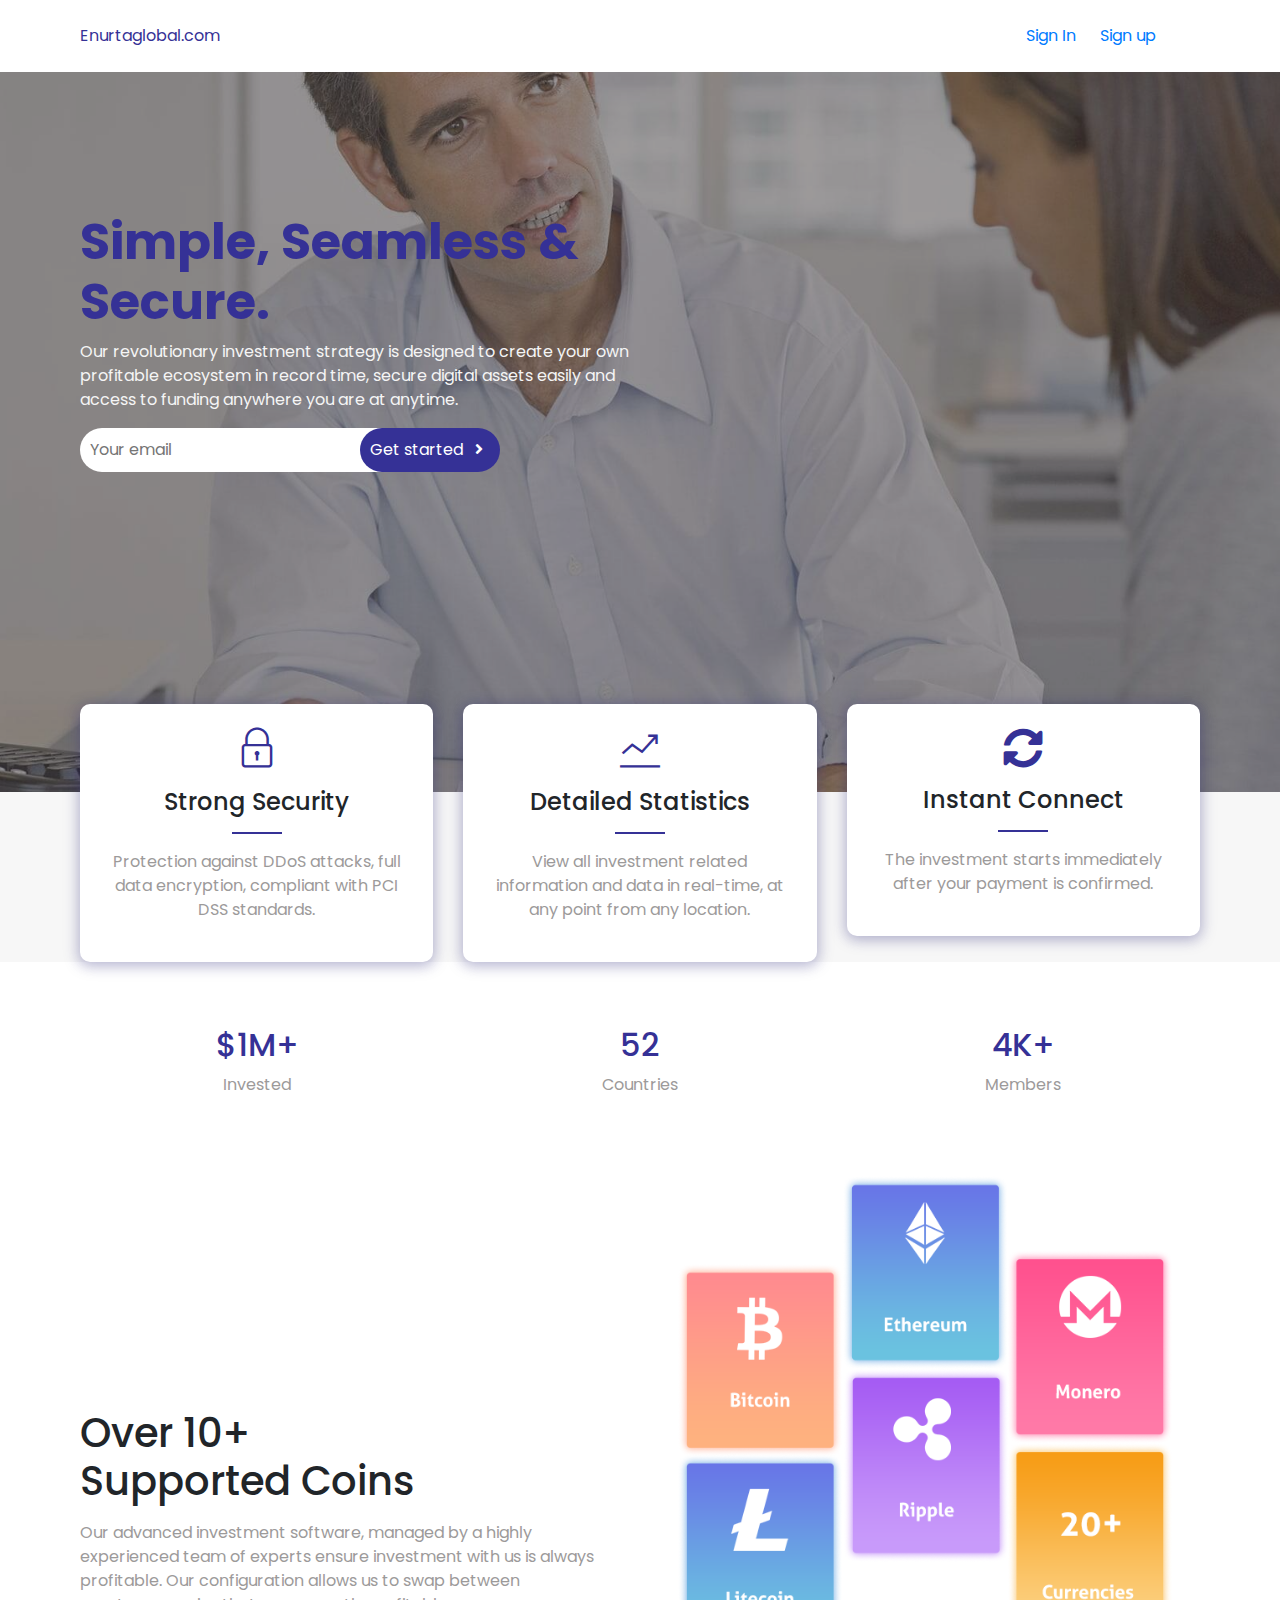
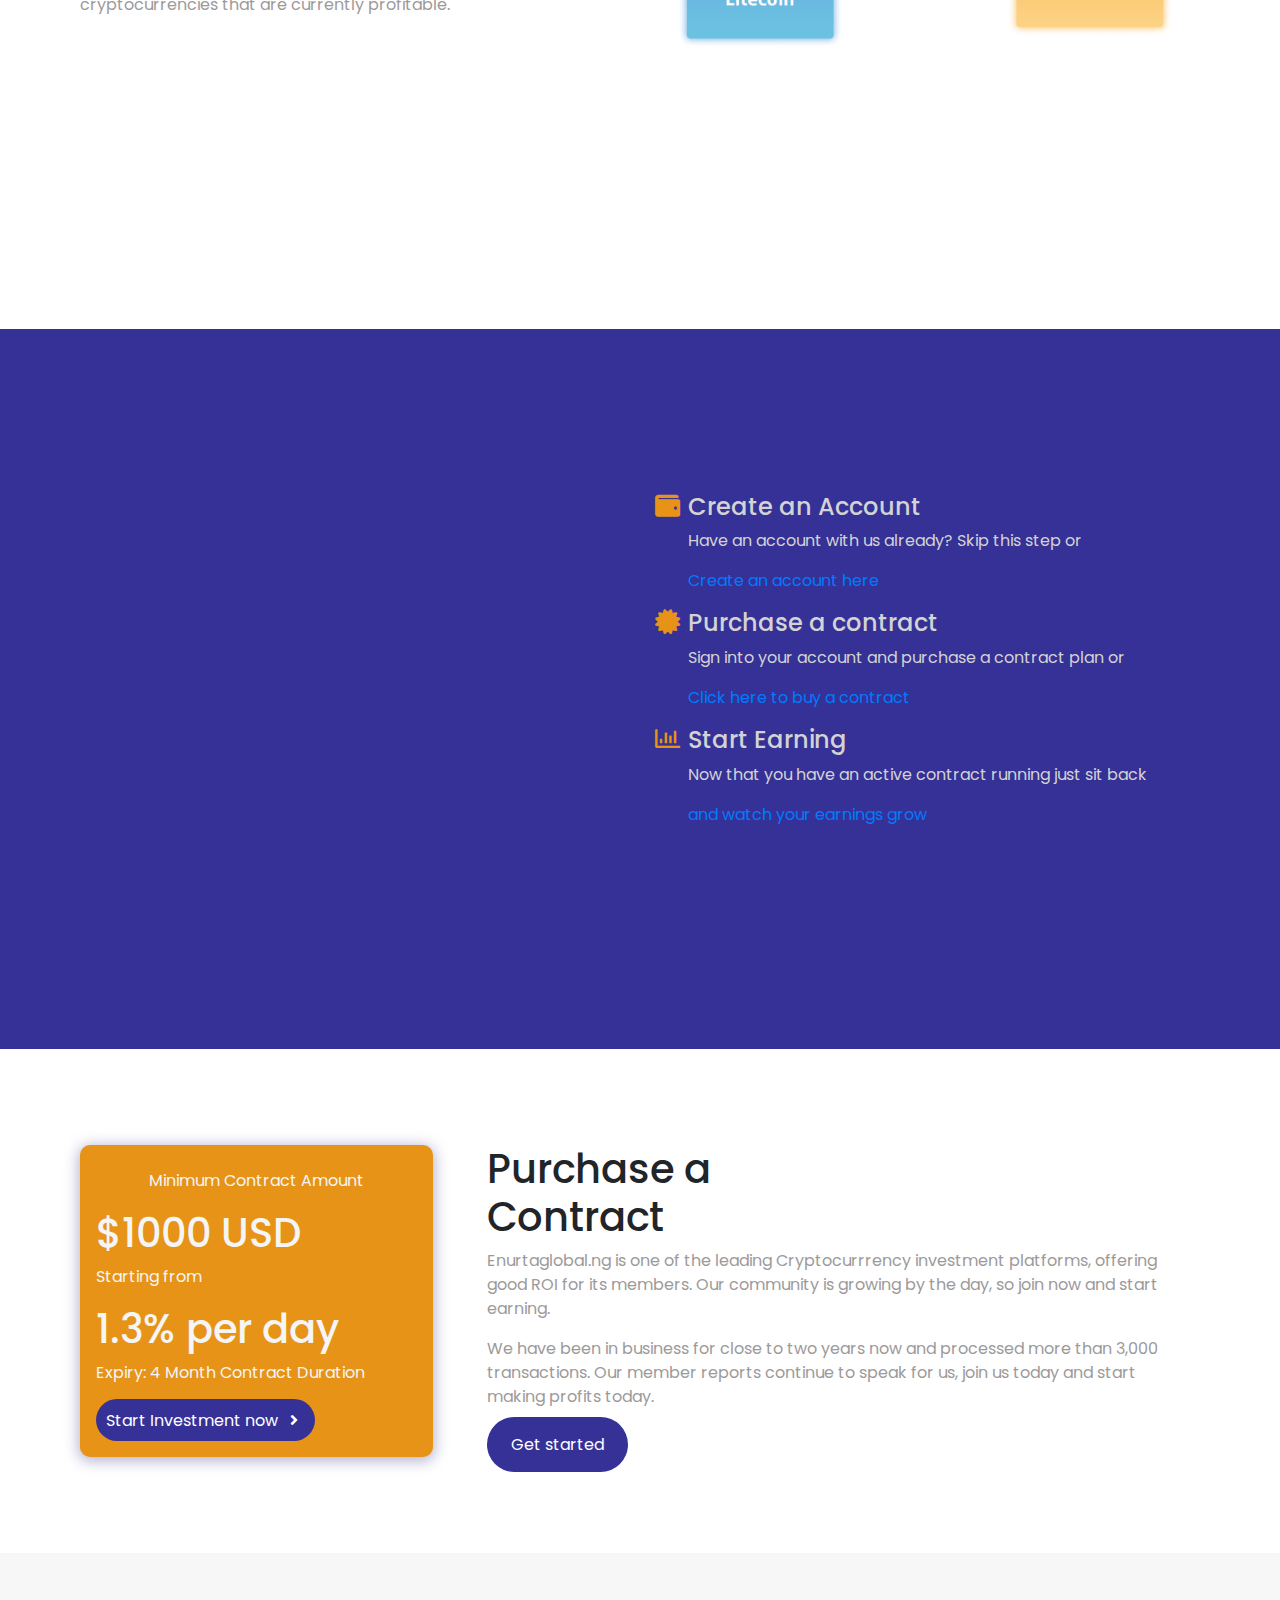
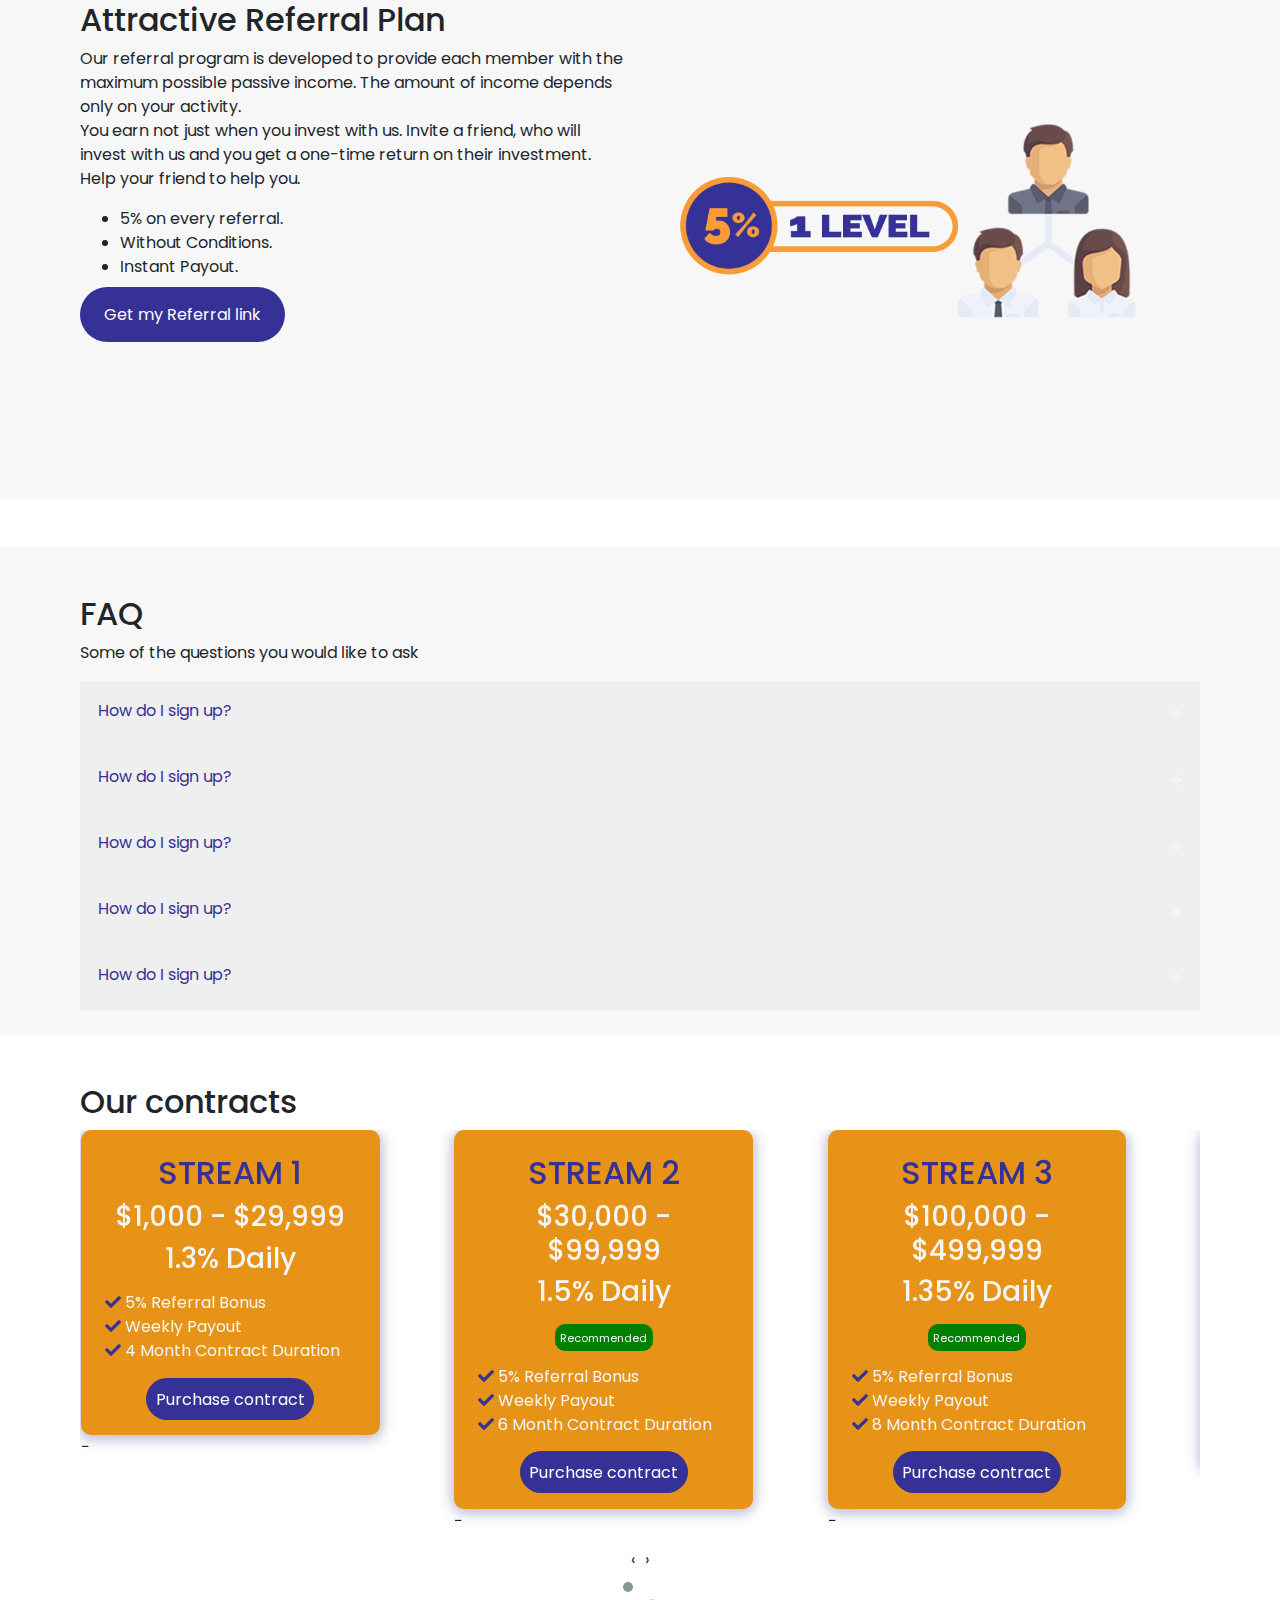
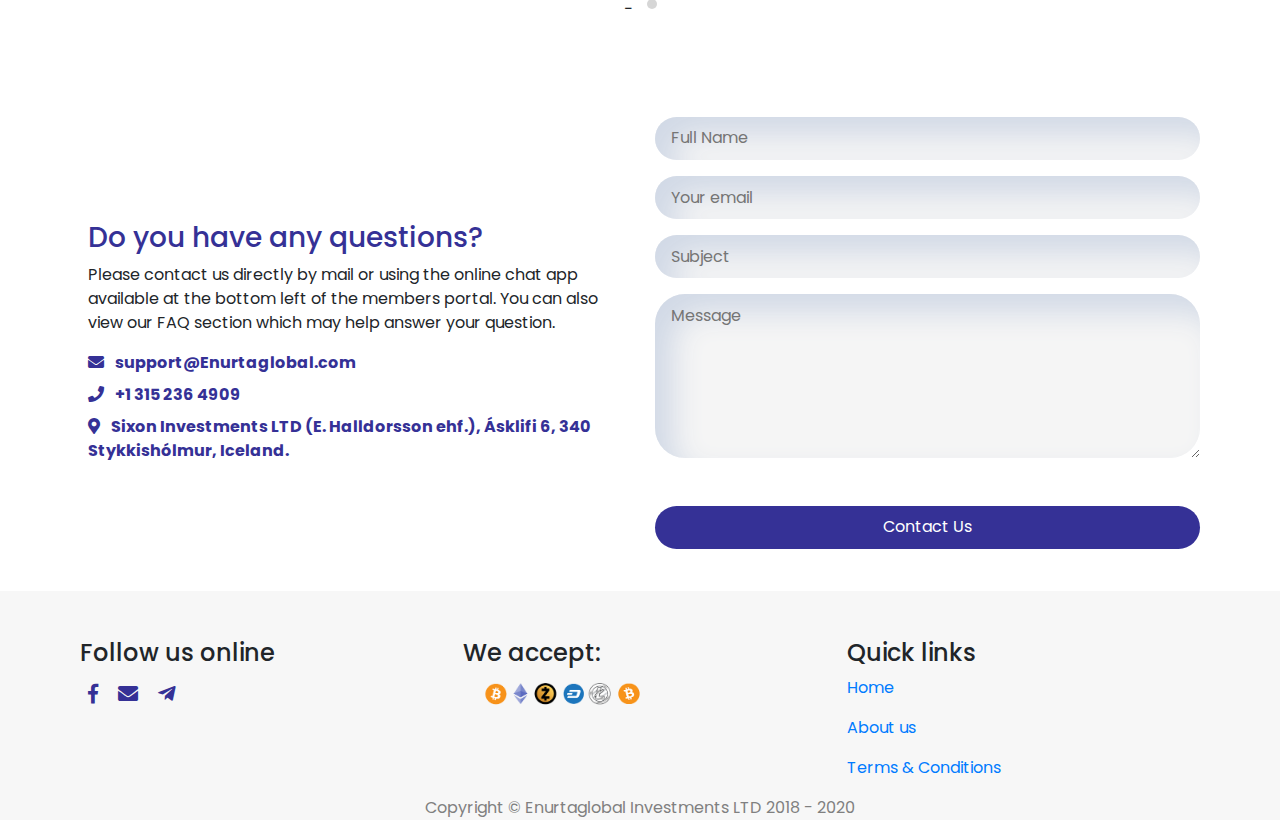
==== commit 02127d2a: "home page update" ====
--- a/index.html
+++ b/index.html
@@ -1,304 +1,606 @@
      <!DOCTYPE html>
-<html lang="en">
-
-<head>
-    <meta charset="UTF-8">
-    <meta name="viewport" content="width=device-width, initial-scale=1.0">
-    <link href="https://fonts.googleapis.com/css?family=Poppins&display=swap" rel="stylesheet">
-    <link rel="stylesheet" href="assets/libs/bootstrap-4.3.1-dist/css/bootstrap.css">
-    <link rel="stylesheet" href="assets/libs/themify-icons-font/themify-icons/themify-icons.css">
-    <link rel="stylesheet" href="assets/libs/fontawesome/css/all.min.css">
-    <link rel="stylesheet" href="css/style.css">
-    <title>Enurtaglobal - Home</title>
-</head>
-
-<body>
-    <nav class="section_padding">
-        <div class="logo">
-            <a href="#" class="blue_text">Enurtaglobal.com</a>
-        </div>
-        <div class="nav_link_holder">
-            <div class="nav_link mr-4">
-                <a href="#">Sign In</a>
-            </div>
-            <div class="nav_link">
-                <a href="#">Sign up</a>
-            </div>
-        </div>
-
-        <div class="toggle-icon">
-            <span class="bar"></span>
-            <span class="bar"></span>	
-            <span class="bar"></span>
-        </div>	
+     <html lang="en">
+
+     <head>
+         <meta charset="UTF-8">
+         <meta name="viewport" content="width=device-width, initial-scale=1.0">
+         <link href="https://fonts.googleapis.com/css?family=Poppins&display=swap" rel="stylesheet">
+         <link rel="stylesheet" href="assets/libs/bootstrap-4.3.1-dist/css/bootstrap.css">
+         <link rel="stylesheet"
+             href="assets/libs/OwlCarousel2-2.3.4/OwlCarousel2-2.3.4/dist/assets/owl.carousel.min.css">
+         <link rel="stylesheet"
+             href="assets/libs/OwlCarousel2-2.3.4/OwlCarousel2-2.3.4/dist/assets/owl.theme.default.css">
+         <link rel="stylesheet" href="assets/libs/themify-icons-font/themify-icons/themify-icons.css">
+         <link rel="stylesheet" href="assets/libs/fontawesome/css/all.min.css">
+         <link rel="stylesheet" href="css/style.css">
+         <title>Enurtaglobal - Home</title>
+     </head>
+
+     <body>
+         <nav class="section_padding">
+             <div class="logo">
+                 <a href="#" class="blue_text">Enurtaglobal.com</a>
+             </div>
+             <div class="nav_link_holder">
+                 <div class="nav_link mr-4">
+                     <a href="login.html">Sign In</a>
+                 </div>
+                 <div class="nav_link">
+                     <a href="signup.html">Sign up</a>
+                 </div>
+             </div>
+
+             <div class="toggle-icon" id="open_btn">
+                 <span class="bar"></span>
+                 <span class="bar"></span>
+                 <span class="bar"></span>
+             </div>
+
+            
+         </nav>
+
+         <section class="hero">
+            <div class="mobile_nav" id="mobileNav">
+                <div class="mobile_nav_content w-100">
     
-    </nav>
-
-    <section class="hero">
-        <div class="section_padding">
-            <div class="hero_text_holder">
-                <div class="hero_text">
-                    <h1 class="blue_text">Simple, Seamless & Secure.</h1>
-                    <p>Our revolutionary investment strategy is designed to create your own profitable ecosystem in
-                        record
-                        time, secure digital assets easily and access to funding anywhere you are at anytime.
-                    </p>
-
-                    <div class="hero_form mt-3">
-                        <form action="" method="post" class="w-100">
-                            <input type="email" placeholder="Your email" class="" required>
-                            <button type="submit" class="default_btn">Get started <i
-                                    class="fas fa-angle-right ml-2 pr-2"></i> </button>
-                        </form>
+                    <div class="nav_inner w-100">
+                        <ul>
+                            <li>
+                                <a href="#">Home</a>
+                            </li>
+                            <li>
+                                <a href="#">About</a>
+                            </li>
+                            <li>
+                                <a href="signup.html">Signup</a>
+                            </li>
+                            <li>
+                                <a href="login.html">Login</a>
+                            </li>
+                        </ul>
                     </div>
-                </div>
-
-            </div>
-        </div>
-    </section>
-
-    <section class="why section_padding mb-3">
-        <div class="row">
-            <div class="col-md-4">
-                <div class="why_card">
-                    <div class="why_card_content">
-                        <div class="card_icon_holder mb-3">
-                            <i class="ti-lock blue_text"></i>
-                        </div>
-                        <div class="section_head">
-                            <h4>Strong Security</h4>
-                            <hr>
-                        </div>
-                        <p class="v_align">Protection against DDoS attacks, full data encryption, compliant with PCI DSS
-                            standards.</p>
-                    </div>
+    
                 </div>
             </div>
-            <div class="col-md-4">
-                <div class="why_card mt_alt">
-                    <div class="why_card_content">
-                        <div class="card_icon_holder mb-3">
-                            <i class="ti-stats-up blue_text"></i>
-                        </div>
-                        <div class="section_head">
-                            <h4>Detailed Statistics</h4>
-                            <hr>
-                        </div>
-                        <p class="v_align">View all investment related information and data in real-time, at any point
-                            from any location.</p>
-                    </div>
-                </div>
-            </div>
-            <div class="col-md-4">
-                <div class="why_card mt_alt">
-                    <div class="why_card_content">
-                        <div class="card_icon_holder mb-3">
-                            <i class="fas fa-sync-alt blue_text"></i>
-                        </div>
-                        <div class="section_head">
-                            <h4>Instant Connect</h4>
-                            <hr>
-                        </div>
-                        <p class="v_align">The investment starts immediately after your payment is confirmed.</p>
-                    </div>
-                </div>
-            </div>
-        </div>
-    </section>
-
-    <section class="section_padding mt-5 mb-5 pt-3">
-        <div class="row">
-            <div class="col-md-4">
-                <div class="number_holder v_align">
-                    <h2 class="blue_text">$1M+</h2>
-                    <p>Invested</p>
-                </div>
-            </div>
-            <div class="col-md-4">
-                <div class="number_holder v_align">
-                    <h2 class="blue_text">52</h2>
-                    <p>Countries</p>
-                </div>
-            </div>
-            <div class="col-md-4">
-                <div class="number_holder v_align">
-                    <h2 class="blue_text">4K+</h2>
-                    <p>Members</p>
-                </div>
-            </div>
-        </div>
-    </section>
-
-    <section class="section_padding mt-5">
-        <div class="row">
-            <div class="col-md-6">
-                <div class="currency_text_holder">
-                    <div class="">
-                        <h1>Over 10+ </br> Supported Coins</h1>
-                        <p class="pt-2">Our advanced investment software, managed by a highly experienced team of
-                            experts ensure
-                            investment with us is always profitable. Our configuration allows us to swap between
-                            cryptocurrencies that are currently profitable.
-                        </p>
-                    </div>
-                </div>
-            </div>
-            <div class="col-md-6">
-                <div class="currency_img_holder">
-                    <img src="assets/images/currency.png" class="w-100" alt="">
-                </div>
-            </div>
-        </div>
-    </section>
-
-    <section class="section_padding mt-5 pt-5 pb-5">
-        <div class="bg_circle"></div>
-        <div class="row">
-            <div class="col-md-4">
-                <div class="contract_card_holder">
-                    <div class="conract_card">
-                        <p class="v_align">Minimum Contract Amount</p>
-                        <h1 class="mt-2">$1000 USD</h1>
-                        <p>Starting from</p>
-                        <h1>1.3% per day</h1>
-                        <p>Expiry: 4 Month Contract Duration</p>
-
-                        <div class="btn_holder mt-4">
-                            <a href="#" class="default_btn">Start Investment now <i
-                                    class="fas fa-angle-right ml-2 pr-2"></i>
-                            </a>
-                        </div>
-                    </div>
-                </div>
-            </div>
-            <div class="col-md-8">
-                <div class="contract_info_holder">
-                    <div class="contract_info">
-                        <h1>Purchase a</br>
-                            Contract
-                        </h1>
-                        <p class="mt-2">Enurtaglobal.ng is one of the leading Cryptocurrrency investment platforms,
-                            offering good ROI for its members. Our community is growing by the day, so join now and
-                            start earning.
-                        </p>
-                        <p class="mt-2">We have been in business for close to two years now and processed more than
-                            3,000 transactions. Our member reports continue to speak for us, join us today and start
-                            making profits today.
-                        </p>
-
-                        <div class="btn_holder mt-4">
-                            <a href="#" class="default_btn_alt">Get started</a>
-
-                        </div>
-
-                    </div>
-                </div>
-            </div>
-        </div>
-    </section>
-
-    <section class="referral_plan mt-5 pt-5 pb-2">
-        <div class="section_padding">
-            <div class="row">
-                <div class="col-md-6">
-                    <div class="ref_text_holder">
-                        <h2>Attractive
-                            Referral Plan
-                        </h2>
-                        <p class="mt-2">
-                            Our referral program is developed to provide each member with the maximum possible passive income. The amount of income depends only on your activity.<br>
-                            You earn not just when you invest with us. Invite a friend, who will invest with us and you get a one-time return on their investment. Help your friend to help you.
-                        </p>
-                        <ul>
-                            <li>5% on every referral.</li>
-                            <li>Without Conditions.</li>
-                            <li>Instant Payout.</li>
-                        </ul>
-
-                        <div class="btn_holder mt-4">
-                            <a href="signup.html" class="default_btn_alt">Get my Referral link</a>
-                        </div>
-                    </div>
-                </div>
-                <div class="col-md-6">
-                    <div class="ref_img_holder">
-                        <img src="assets/images/ref_plan.png" class="w-100" alt="">
-                    </div>
-                </div>
-                    
-            </div>
-        </div>
-    </section>
-
-    <section class="pt-2 pb-4 faq">
-        <div class="bg_circle_alt"></div>
-        <div class="section_padding">
-             <h2>FAQ</h2>
-            <p>Some of the questions you would like to ask</p>
-            <div class="faq_holder mt-3">
-                <div class="faq_content">
-                    <div class="questions">
-                        <button class="accordion">How do I sign up?</button>
-                        <div class="faq_answer">
-                            <p>Lorem ipsum dolor sit amet, consectetur adipisicing elit, sed do eiusmod tempor incididunt ut
-                                labore et dolore magna aliqua. Ut enim ad minim veniam, quis nostrud exercitation ullamco
-                                laboris nisi ut aliquip ex ea commodo consequat.</p>
-                        </div>
-        
-                        <button class="accordion">How do I sign up?</button>
-                        <div class="faq_answer">
-                            <p>Lorem ipsum dolor sit amet, consectetur adipisicing elit, sed do eiusmod tempor incididunt ut
-                                labore et dolore magna aliqua. Ut enim ad minim veniam, quis nostrud exercitation ullamco
-                                laboris nisi ut aliquip ex ea commodo consequat.</p>
-                        </div>
-        
-                        <button class="accordion">How do I sign up?</button>
-                        <div class="faq_answer">
-                            <p>Lorem ipsum dolor sit amet, consectetur adipisicing elit, sed do eiusmod tempor incididunt ut
-                                labore et dolore magna aliqua. Ut enim ad minim veniam, quis nostrud exercitation ullamco
-                                laboris nisi ut aliquip ex ea commodo consequat.</p>
-                        </div>
-        
-                        <button class="accordion">How do I sign up?</button>
-                        <div class="faq_answer">
-                            <p>Lorem ipsum dolor sit amet, consectetur adipisicing elit, sed do eiusmod tempor incididunt ut
-                                labore et dolore magna aliqua. Ut enim ad minim veniam, quis nostrud exercitation ullamco
-                                laboris nisi ut aliquip ex ea commodo consequat.</p>
-                        </div>
-        
-                        <button class="accordion">How do I sign up?</button>
-                        <div class="faq_answer">
-                            <p>Lorem ipsum dolor sit amet, consectetur adipisicing elit, sed do eiusmod tempor incididunt ut
-                                labore et dolore magna aliqua. Ut enim ad minim veniam, quis nostrud exercitation ullamco
-                                laboris nisi ut aliquip ex ea commodo consequat.</p>
-                        </div>
-                    </div>
+             <div class="section_padding">
+                 <div class="hero_text_holder">
+                     <div class="hero_text">
+                         <h1 class="blue_text">Simple, Seamless & Secure.</h1>
+                         <p>Our revolutionary investment strategy is designed to create your own profitable ecosystem in
+                             record
+                             time, secure digital assets easily and access to funding anywhere you are at anytime.
+                         </p>
+
+                         <div class="hero_form mt-3">
+                             <form action="" method="post" class="w-100">
+                                 <input type="email" placeholder="Your email" class="" required>
+                                 <button type="submit" class="default_btn">Get started <i
+                                         class="fas fa-angle-right ml-2 pr-2"></i> </button>
+                             </form>
+                         </div>
+                     </div>
+
+                 </div>
+             </div>
+         </section>
+
+         <section class="why section_padding mb-3">
+             <div class="row">
+                 <div class="col-md-4">
+                     <div class="why_card">
+                         <div class="why_card_content">
+                             <div class="card_icon_holder mb-3">
+                                 <i class="ti-lock blue_text"></i>
+                             </div>
+                             <div class="section_head">
+                                 <h4>Strong Security</h4>
+                                 <hr>
+                             </div>
+                             <p class="v_align">Protection against DDoS attacks, full data encryption, compliant with
+                                 PCI DSS
+                                 standards.</p>
+                         </div>
+                     </div>
+                 </div>
+                 <div class="col-md-4">
+                     <div class="why_card mt_alt">
+                         <div class="why_card_content">
+                             <div class="card_icon_holder mb-3">
+                                 <i class="ti-stats-up blue_text"></i>
+                             </div>
+                             <div class="section_head">
+                                 <h4>Detailed Statistics</h4>
+                                 <hr>
+                             </div>
+                             <p class="v_align">View all investment related information and data in real-time, at any
+                                 point
+                                 from any location.</p>
+                         </div>
+                     </div>
+                 </div>
+                 <div class="col-md-4">
+                     <div class="why_card mt_alt">
+                         <div class="why_card_content">
+                             <div class="card_icon_holder mb-3">
+                                 <i class="fas fa-sync-alt blue_text"></i>
+                             </div>
+                             <div class="section_head">
+                                 <h4>Instant Connect</h4>
+                                 <hr>
+                             </div>
+                             <p class="v_align">The investment starts immediately after your payment is confirmed.</p>
+                         </div>
+                     </div>
+                 </div>
+             </div>
+         </section>
+
+         <section class="section_padding mt-5 mb-5 pt-3">
+             <div class="row">
+                 <div class="col-md-4">
+                     <div class="number_holder v_align">
+                         <h2 class="blue_text">$1M+</h2>
+                         <p>Invested</p>
+                     </div>
+                 </div>
+                 <div class="col-md-4">
+                     <div class="number_holder v_align">
+                         <h2 class="blue_text">52</h2>
+                         <p>Countries</p>
+                     </div>
+                 </div>
+                 <div class="col-md-4">
+                     <div class="number_holder v_align">
+                         <h2 class="blue_text">4K+</h2>
+                         <p>Members</p>
+                     </div>
+                 </div>
+             </div>
+         </section>
+
+         <section class="section_padding mt-5">
+             <div class="row">
+                 <div class="col-md-6">
+                     <div class="currency_text_holder">
+                         <div class="">
+                             <h1>Over 10+ </br> Supported Coins</h1>
+                             <p class="pt-2">Our advanced investment software, managed by a highly experienced team of
+                                 experts ensure
+                                 investment with us is always profitable. Our configuration allows us to swap between
+                                 cryptocurrencies that are currently profitable.
+                             </p>
+                         </div>
+                     </div>
+                 </div>
+                 <div class="col-md-6">
+                     <div class="currency_img_holder">
+                         <img src="assets/images/currency.png" class="w-100" alt="">
+                     </div>
+                 </div>
+             </div>
+         </section>
+
+         <section class="how mt-5">
+             <div class="section_padding">
+                 <div class="row">
+                     <div class="col-md-6">
+                         <div class="vid_holder">
+                             <iframe width="545" height="400" src="https://www.youtube.com/embed/6Gu2QMTAkEU"
+                                 frameborder="0"
+                                 allow="accelerometer; autoplay; encrypted-media; gyroscope; picture-in-picture"
+                                 allowfullscreen>
+                             </iframe>
+                         </div>
+
+                     </div>
+                     <div class="col-md-6">
+                         <div class="how_text_holder mt-3">
+                             <div class="">
+                                 <div class="how_text">
+                                     <i class="fas fa-wallet pr-2"></i>
+                                     <div class="">
+                                         <h4>Create an Account</h4>
+                                         <p>Have an account with us already? Skip this step or</p>
+                                         <a href="signup.html">Create an account here</a>
+                                     </div>
+
+                                 </div>
+                                 <div class="how_text mt-3">
+                                     <i class="fas fa-certificate pr-2"></i>
+                                     <div class="">
+                                         <h4>Purchase a contract</h4>
+                                         <p>Sign into your account and purchase a contract plan or</p>
+                                         <a href="signup.html">Click here to buy a contract</a>
+                                     </div>
+                                 </div>
+                                 <div class="how_text mt-3">
+                                     <i class="far fa-chart-bar pr-2"></i>
+                                     <div class="">
+                                         <h4>Start Earning</h4>
+                                         <p>Now that you have an active contract running just sit back</p>
+                                         <a href="login.html">and watch your earnings grow</a>
+                                     </div>
+                                 </div>
+                             </div>
+
+                         </div>
+                     </div>
+                 </div>
+             </div>
+         </section>
+
+         <section class="section_padding mt-5 pt-5 pb-5">
+             <div class="row">
+                 <div class="col-md-4">
+                     <div class="contract_card_holder">
+                         <div class="conract_card">
+                             <p class="v_align">Minimum Contract Amount</p>
+                             <h1 class="mt-2">$1000 USD</h1>
+                             <p>Starting from</p>
+                             <h1>1.3% per day</h1>
+                             <p>Expiry: 4 Month Contract Duration</p>
+
+                             <div class="btn_holder mt-4">
+                                 <a href="#" class="default_btn">Start Investment now <i
+                                         class="fas fa-angle-right ml-2 pr-2"></i>
+                                 </a>
+                             </div>
+                         </div>
+                     </div>
+                 </div>
+                 <div class="col-md-8">
+                     <div class="contract_info_holder">
+                         <div class="contract_info">
+                             <h1>Purchase a</br>
+                                 Contract
+                             </h1>
+                             <p class="mt-2">Enurtaglobal.ng is one of the leading Cryptocurrrency investment platforms,
+                                 offering good ROI for its members. Our community is growing by the day, so join now and
+                                 start earning.
+                             </p>
+                             <p class="mt-2">We have been in business for close to two years now and processed more than
+                                 3,000 transactions. Our member reports continue to speak for us, join us today and
+                                 start
+                                 making profits today.
+                             </p>
+
+                             <div class="btn_holder mt-4">
+                                 <a href="signup.html" class="default_btn_alt">Get started</a>
+
+                             </div>
+
+                         </div>
+                     </div>
+                 </div>
+             </div>
+         </section>
+
+         <section class="referral_plan mt-5 mb-5 pt-5 pb-5">
+             <div class="section_padding">
+                 <div class="row">
+                     <div class="col-md-6">
+                         <div class="ref_text_holder">
+                             <h2>Attractive
+                                 Referral Plan
+                             </h2>
+                             <p class="mt-2">
+                                 Our referral program is developed to provide each member with the maximum possible
+                                 passive income. The amount of income depends only on your activity.<br>
+                                 You earn not just when you invest with us. Invite a friend, who will invest with us and
+                                 you get a one-time return on their investment. Help your friend to help you.
+                             </p>
+                             <ul>
+                                 <li>5% on every referral.</li>
+                                 <li>Without Conditions.</li>
+                                 <li>Instant Payout.</li>
+                             </ul>
+
+                             <div class="btn_holder mt-4">
+                                 <a href="signup.html" class="default_btn_alt">Get my Referral link</a>
+                             </div>
+                         </div>
+                     </div>
+                     <div class="col-md-6">
+                         <div class="ref_img_holder">
+                             <img src="assets/images/ref_plan.png" class="w-100" alt="">
+                         </div>
+                     </div>
+
+                 </div>
+             </div>
+         </section>
+
+         <section class="pt-5 pb-4 mt-5 faq">
+             <div class="section_padding">
+                 <h2>FAQ</h2>
+                 <p>Some of the questions you would like to ask</p>
+                 <div class="faq_holder mt-3">
+                     <div class="faq_content">
+                         <div class="questions">
+                             <button class="accordion">How do I sign up?</button>
+                             <div class="faq_answer">
+                                 <p>Lorem ipsum dolor sit amet, consectetur adipisicing elit, sed do eiusmod tempor
+                                     incididunt ut
+                                     labore et dolore magna aliqua. Ut enim ad minim veniam, quis nostrud exercitation
+                                     ullamco
+                                     laboris nisi ut aliquip ex ea commodo consequat.</p>
+                             </div>
+
+                             <button class="accordion">How do I sign up?</button>
+                             <div class="faq_answer">
+                                 <p>Lorem ipsum dolor sit amet, consectetur adipisicing elit, sed do eiusmod tempor
+                                     incididunt ut
+                                     labore et dolore magna aliqua. Ut enim ad minim veniam, quis nostrud exercitation
+                                     ullamco
+                                     laboris nisi ut aliquip ex ea commodo consequat.</p>
+                             </div>
+
+                             <button class="accordion">How do I sign up?</button>
+                             <div class="faq_answer">
+                                 <p>Lorem ipsum dolor sit amet, consectetur adipisicing elit, sed do eiusmod tempor
+                                     incididunt ut
+                                     labore et dolore magna aliqua. Ut enim ad minim veniam, quis nostrud exercitation
+                                     ullamco
+                                     laboris nisi ut aliquip ex ea commodo consequat.</p>
+                             </div>
+
+                             <button class="accordion">How do I sign up?</button>
+                             <div class="faq_answer">
+                                 <p>Lorem ipsum dolor sit amet, consectetur adipisicing elit, sed do eiusmod tempor
+                                     incididunt ut
+                                     labore et dolore magna aliqua. Ut enim ad minim veniam, quis nostrud exercitation
+                                     ullamco
+                                     laboris nisi ut aliquip ex ea commodo consequat.</p>
+                             </div>
+
+                             <button class="accordion">How do I sign up?</button>
+                             <div class="faq_answer">
+                                 <p>Lorem ipsum dolor sit amet, consectetur adipisicing elit, sed do eiusmod tempor
+                                     incididunt ut
+                                     labore et dolore magna aliqua. Ut enim ad minim veniam, quis nostrud exercitation
+                                     ullamco
+                                     laboris nisi ut aliquip ex ea commodo consequat.</p>
+                             </div>
+                         </div>
+
+                     </div>
+                 </div>
+         </section>
+
+         <section class="section_padding mt-5">
+             <h2>Our contracts</h2>
+             <div class="owl-carousel owl-theme owl-loaded">
+                 <div class="owl-stage-outer">
+                     <div class="owl-stage">
+                         <div class="owl-item">
+                             <div class="contract_card">
+                                 <div class="contract_card_inner">
+                                     <h2 class="v_align blue_text">STREAM 1</h2>
+                                     <h3 class="v_align">$1,000 - $29,999</h3>
+                                     <h3 class="v_align">1.3% Daily</h3>
+
+                                     <div class="mt-3">
+                                         <div class="benefit_item">
+                                             <i class="fas fa-check blue_text"></i>
+                                             <span>5% Referral Bonus</span>
+                                         </div>
+                                         <div class="benefit_item">
+                                             <i class="fas fa-check blue_text"></i>
+                                             <span>Weekly Payout</span>
+                                         </div>
+                                         <div class="benefit_item">
+                                             <i class="fas fa-check blue_text"></i>
+                                             <span>4 Month Contract Duration</span>
+                                         </div>
+                                     </div>
+                                     <div class="btn_holder mt-4 v_align">
+                                         <a href="signup.html" class="default_btn w-100">Purchase contract</a>
+                                     </div>
+                                 </div>
+                             </div>
+                         </div>
+                         <div class="owl-item">
+                             <div class="contract_card">
+                                 <div class="contract_card_inner">
+                                     <h2 class="v_align blue_text">STREAM 2</h2>
+                                     <h3 class="v_align">$30,000 - $99,999</h3>
+                                     <h3 class="v_align pb-2">1.5% Daily</h3>
+                                     <div class="v_align">
+                                         <span class="rec mt-4">Recommended</span>
+                                     </div>
+
+                                     <div class="mt-3">
+                                         <div class="benefit_item">
+                                             <i class="fas fa-check blue_text"></i>
+                                             <span>5% Referral Bonus</span>
+                                         </div>
+                                         <div class="benefit_item">
+                                             <i class="fas fa-check blue_text"></i>
+                                             <span>Weekly Payout</span>
+                                         </div>
+                                         <div class="benefit_item">
+                                             <i class="fas fa-check blue_text"></i>
+                                             <span>6 Month Contract Duration</span>
+                                         </div>
+                                     </div>
+                                     <div class="btn_holder mt-4 v_align">
+                                         <a href="signup.html" class="default_btn w-100">Purchase contract</a>
+                                     </div>
+                                 </div>
+                             </div>
+                         </div>
+                         <div class="owl-item">
+                             <div class="contract_card">
+                                 <div class="contract_card_inner">
+                                     <h2 class="v_align blue_text">STREAM 3</h2>
+                                     <h3 class="v_align">$100,000 - $499,999</h3>
+                                     <h3 class="v_align pb-2">1.35% Daily</h3>
+                                     <div class="v_align">
+                                         <span class="rec mt-4">Recommended</span>
+                                     </div>
+
+                                     <div class="mt-3">
+                                         <div class="benefit_item">
+                                             <i class="fas fa-check blue_text"></i>
+                                             <span>5% Referral Bonus</span>
+                                         </div>
+                                         <div class="benefit_item">
+                                             <i class="fas fa-check blue_text"></i>
+                                             <span>Weekly Payout</span>
+                                         </div>
+                                         <div class="benefit_item">
+                                             <i class="fas fa-check blue_text"></i>
+                                             <span>8 Month Contract Duration</span>
+                                         </div>
+                                     </div>
+                                     <div class="btn_holder mt-4 v_align">
+                                         <a href="signup.html" class="default_btn w-100">Purchase contract</a>
+                                     </div>
+                                 </div>
+                             </div>
+                         </div>
+                         <div class="owl-item">
+                             <div class="contract_card">
+                                 <div class="contract_card_inner">
+                                     <h2 class="v_align blue_text">STREAM 4</h2>
+                                     <h3 class="v_align">$500,000 - $2,000,000</h3>
+                                     <h3 class="v_align">1% Daily</h3>
+
+                                     <div class="mt-3">
+                                         <div class="benefit_item">
+                                             <i class="fas fa-check blue_text"></i>
+                                             <span>5% Referral Bonus</span>
+                                         </div>
+                                         <div class="benefit_item">
+                                             <i class="fas fa-check blue_text"></i>
+                                             <span>Weekly Payout</span>
+                                         </div>
+                                         <div class="benefit_item">
+                                             <i class="fas fa-check blue_text"></i>
+                                             <span>Lifetime Contract</span>
+                                         </div>
+                                     </div>
+                                     <div class="btn_holder mt-4 v_align">
+                                         <a href="signup.html" class="default_btn w-100">Purchase contract</a>
+                                     </div>
+                                 </div>
+                             </div>
+                         </div>
+                     </div>
+                 </div>
                
-            </div>
-        </div>
-    </section>
-
-    <section class="section_padding mt-5">
-        <h2>Our contracts</h2>
-
-        <div class="row">
-            <div class="col-md-3">
-                <div class="contract_card_holder">
-                    <div class="contract_card">
-                        <h3 class="v_align">STREAM 1</h3>
-                        <h3 class="v_align">$1,000 - $29,999</h3>
-                        <h4 class="v_align">1.3% Daily</h4>
-
-                    </div>
-                </div>
-            </div>
-            <div class="col-md-3"></div>
-            <div class="col-md-3"></div>
-            <div class="col-md-3"></div>
-        </div>
-    </section>
-</body>
-<script src="assets/libs/jquery/jquery.min.js"></script>
-<script src="js/app.js"></script>
-
-</html>+             </div>
+         </section>
+
+         <section class="section_padding mt-5 pt-5 pb-4">
+             <div class="row">
+                 <div class="col-md-6">
+                     <div class="contact_text_holder">
+                         <div class="w-100">
+                             <h3 class="blue_text">Do you have any questions?</h3>
+                             <p>
+                                 Please contact us directly by mail or using the online chat app available at the bottom
+                                 left
+                                 of the members portal. You can also view our FAQ section which may help answer your
+                                 question.
+                             </p>
+                             <div class="contact_info_holder">
+                                 <div class="contact_info blue_text mt-2">
+                                     <i class="fas fa-envelope pr-2"></i>
+                                     <span>support@Enurtaglobal.com</span>
+                                 </div>
+                                 <div class="contact_info blue_text mt-2">
+                                     <i class="fas fa-phone pr-2"></i>
+                                     <span> +1 315 236 4909</span>
+                                 </div>
+                                 <div class="contact_info blue_text mt-2">
+                                     <i class="fas fa-map-marker-alt pr-2"></i>
+                                     <span>Sixon Investments LTD (E. Halldorsson ehf.), Ásklifi 6, 340 Stykkishólmur,
+                                         Iceland.</span>
+                                 </div>
+                             </div>
+                         </div>
+                     </div>
+                 </div>
+                 <div class="col-md-6">
+                     <div class="contact_form_holder">
+                         <form action="" method="post">
+                             <form action="" method="post">
+                                 <div class="input_holder">
+                                     <input type="text" placeholder="Full Name" required>
+                                 </div>
+                                 <div class="input_holder mt-3">
+                                     <input type="email" placeholder="Your email" required>
+                                 </div>
+                                 <div class="input_holder mt-3">
+                                     <input type="text" placeholder="Subject" required>
+                                 </div>
+                                 <div class="input_holder mt-3">
+                                     <textarea name="" id="" cols="100" rows="6" placeholder="Message"
+                                         required></textarea>
+                                 </div>
+
+
+                                 <div class="btn_holder mt-5">
+                                     <button type="submit" class="default_btn w-100">Contact Us</button>
+                                 </div>
+                             </form>
+                         </form>
+                     </div>
+                 </div>
+             </div>
+         </section>
+
+         <footer class="pt-5">
+             <div class="section_padding">
+                 <div class="row">
+                     <div class="col-md-4">
+                         <div class="footer_socials_holder">
+                             <h4>Follow us online</h4>
+                             <div class="social_icons mt-3">
+                                 <a href="#">
+                                     <i class="fab fa-facebook-f blue_text"></i>
+                                 </a>
+
+                                 <a href="#">
+                                     <i class="fas fa-envelope blue_text"></i>
+                                 </a>
+
+                                 <a href="#">
+                                     <i class="fab fa-telegram-plane blue_text"></i>
+                                 </a>
+                             </div>
+                         </div>
+                     </div>
+                     <div class="col-md-4">
+                         <div class="accepted pb-4">
+                             <h4>We accept:</h4>
+                             <div class="accepted_img_holder">
+                                 <img src="assets/images/accepted.png" class="w-100" alt="">
+                             </div>
+
+                         </div>
+
+                     </div>
+                     <div class="col-md-4">
+                         <h4>Quick links</h4>
+                         <a href="#">
+                             <p>Home</p>
+                         </a>
+                         <a href="#">
+                             <p>About us</p>
+                         </a>
+                         <a href="#">
+                             <p>Terms & Conditions</p>
+                         </a>
+                     </div>
+                 </div>
+                 <p class="v_align copy">Copyright © Enurtaglobal Investments LTD 2018 - 2020</p>
+             </div>
+         </footer>
+     </body>
+     <script src="assets/libs/jquery/jquery.min.js"></script>
+     <script src="assets/libs/OwlCarousel2-2.3.4/OwlCarousel2-2.3.4/dist/owl.carousel.min.js"></script>
+     <script src="js/app.js"></script>
+
+     </html>--- a/css/style.css
+++ b/css/style.css
@@ -133,6 +133,37 @@
 	width:31px;
 }
 
+/*mobile navigation**/
+.mobile_nav{
+    width: 100%;
+    position: fixed;
+    height: 0;
+    top: 3.8em;
+    background-color: var(--bg_greay);
+    overflow-x: hidden;
+    z-index: 99999;
+    transition: all 0.4s ease-in;
+    
+}
+
+
+.mobile_nav_content a{
+    padding: 10px;
+    text-decoration: none;
+    display: block;
+    color: var(--default_blue);
+}
+
+.nav_inner ul{
+    list-style: none;
+    padding: 0 1em;
+}
+
+.slide{
+    height: 30vh;
+}
+
+
 /******hero*****/
 
 .hero {
@@ -151,6 +182,11 @@
     color: #f5f5f5;
 }
 
+.hero_text h1{
+    font-size: 50px;
+    font-weight: bold;
+}
+
 .hero_form {
     display: flex;
 }
@@ -226,6 +262,38 @@
 
 .currency_img_holder {
     min-width: 100%;
+}
+
+/***how**/
+.how{
+    background: var(--default_blue);
+    min-height: 80vh;
+}
+
+.vid_holder{
+    display: flex;
+    align-items: center;
+    min-height: 80vh;
+}
+
+.how_text_holder{
+    display: flex;
+    align-items: center;
+    min-height: 70vh;
+}
+
+.how_text{
+    display: flex;
+}
+
+.how_text h4,
+.how_text p{
+    color: lightgray;
+}
+
+.how_text i{
+    color: #e69317;
+    font-size: 25px;
 }
 
 /***purchase a contract***/
@@ -239,6 +307,12 @@
 
 .contract_info {
     padding: 0 1.5em;
+}
+
+.contact_text_holder{
+    display: flex;
+    align-items: center;
+    min-height: 50vh;
 }
 
 /**referral plan*/
@@ -306,8 +380,54 @@
 /**contract plans***/
 .contract_card {
     border-radius: 10px;
-    background: #fff;
+    background: #e69317;
     box-shadow: 0 2px 15.64px 0.36px rgba(43, 40, 122, 0.25), 0 3px 12px 0.75px rgba(43, 40, 122, 0.14);
+    width: 80%;
+}
+
+.contract_card_inner{
+    padding: 1.5em;
+    color: #f5f5f5;
+}
+
+.rec{
+    background-color: green;
+    color: #f5f5f5;
+    padding: 0.5em;
+    border-radius: 10px;
+    font-size: 11px;
+}
+
+
+/***contact section***/
+.contact_info{
+    font-weight: bold;
+}
+
+.contact_text_holder{
+    padding: 0 0.5em;
+}
+
+/***footer***/
+footer{
+    background-color: var(--bg_greay);
+}
+
+.social_icons a{
+    margin: 0 0.5em;
+}
+
+.social_icons i{
+    font-size: 20px;
+
+}
+
+.accepted_img_holder{
+    width: 200px;
+}
+
+.copy{
+    color: gray;
 }
 
 /***login***/
@@ -336,7 +456,8 @@
     display: flex;
 }
 
-.input_holder input {
+.input_holder input,
+.input_holder textarea {
     width: 100%;
     padding: 0.6em 1em;
     background: #f5f5f5;
@@ -371,7 +492,6 @@
         display: block; 
     }
 
-
     nav {
         padding: 1.2em;
     }
@@ -386,6 +506,10 @@
 
     .hero_text_holder {
         width: 100%;
+    }
+
+    .hero_text h1{
+        font-weight: 30px;
     }
 
     .mt_alt {
@@ -409,6 +533,20 @@
         min-height: 40vh;
     }
 
+    .contract_card{
+        width: 100%;
+    }
+
+    .contact_text_holder{
+        padding: 0;
+    }
+
+    .contact_form_holder,
+    .accepted{
+        margin-top: 25px;
+    }
+    
+
     .login_img_holder {
         min-height: 30vh;
         margin-top: 20px;
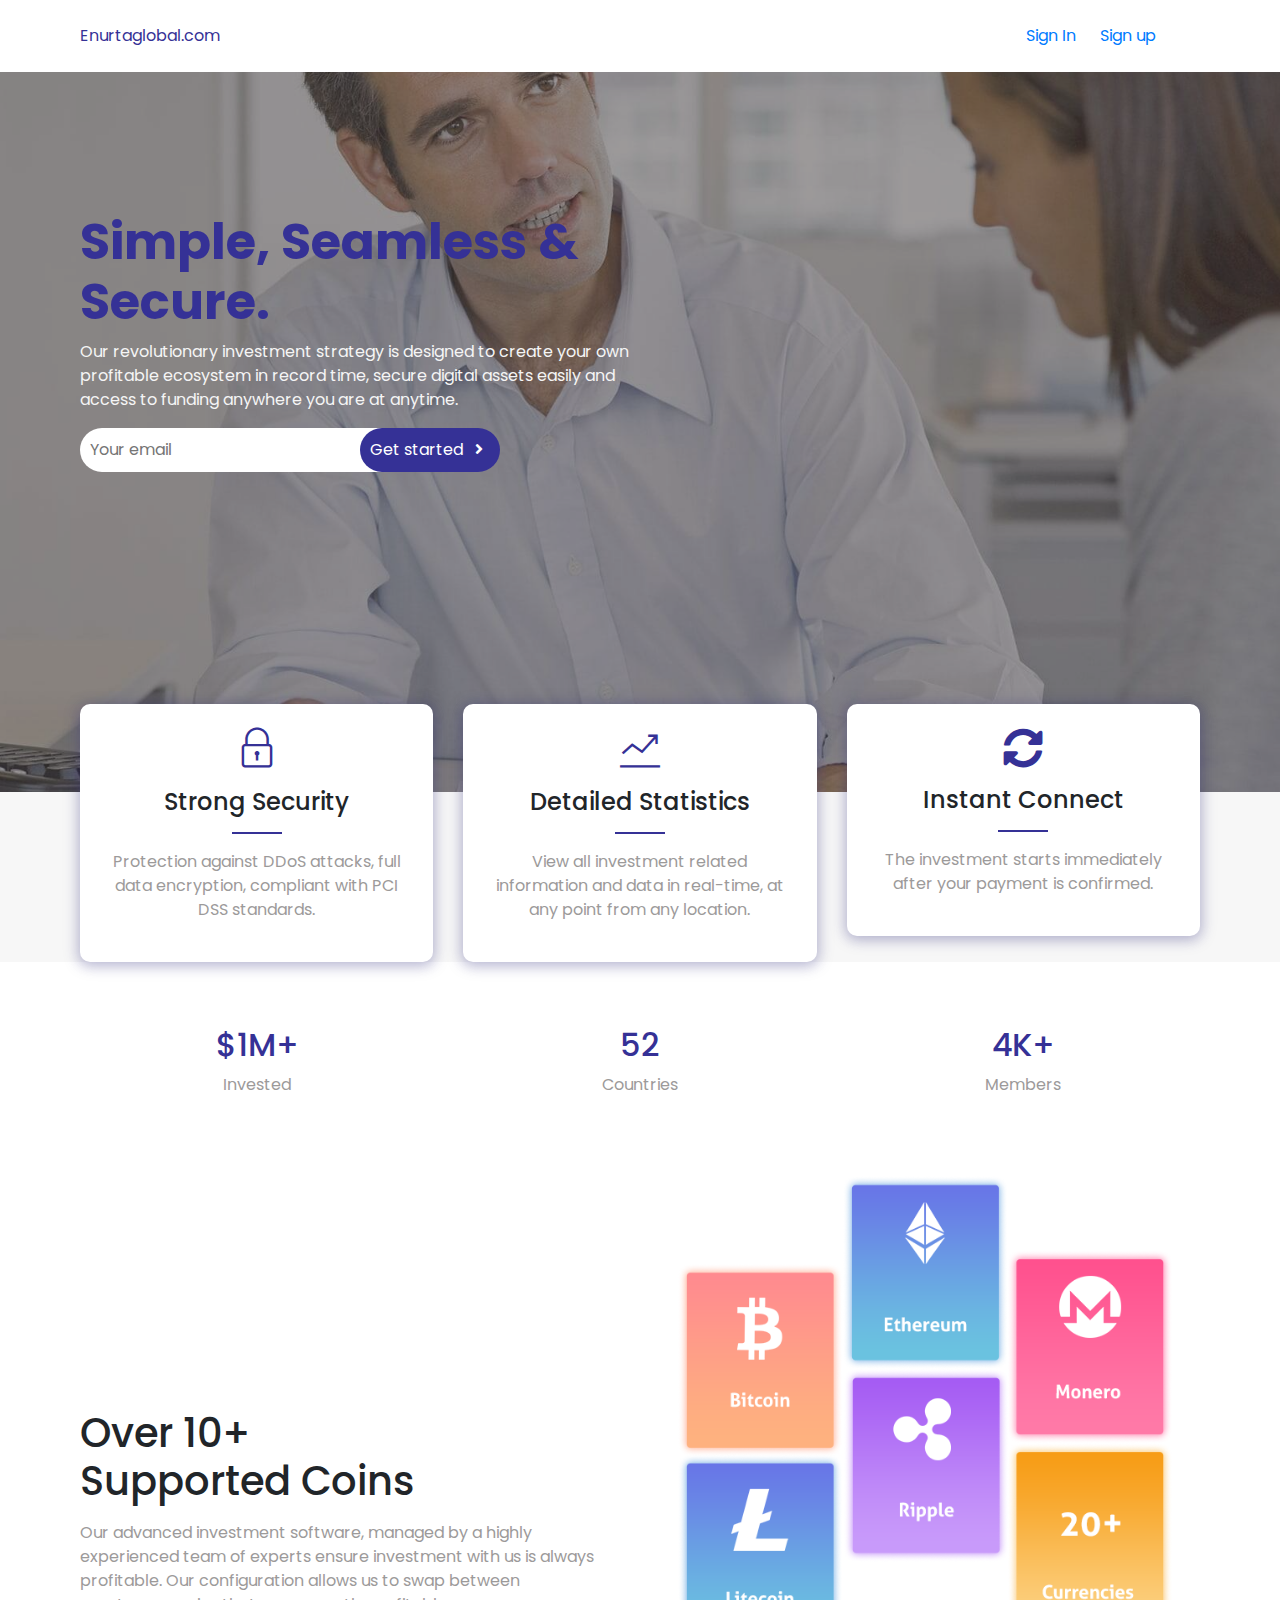
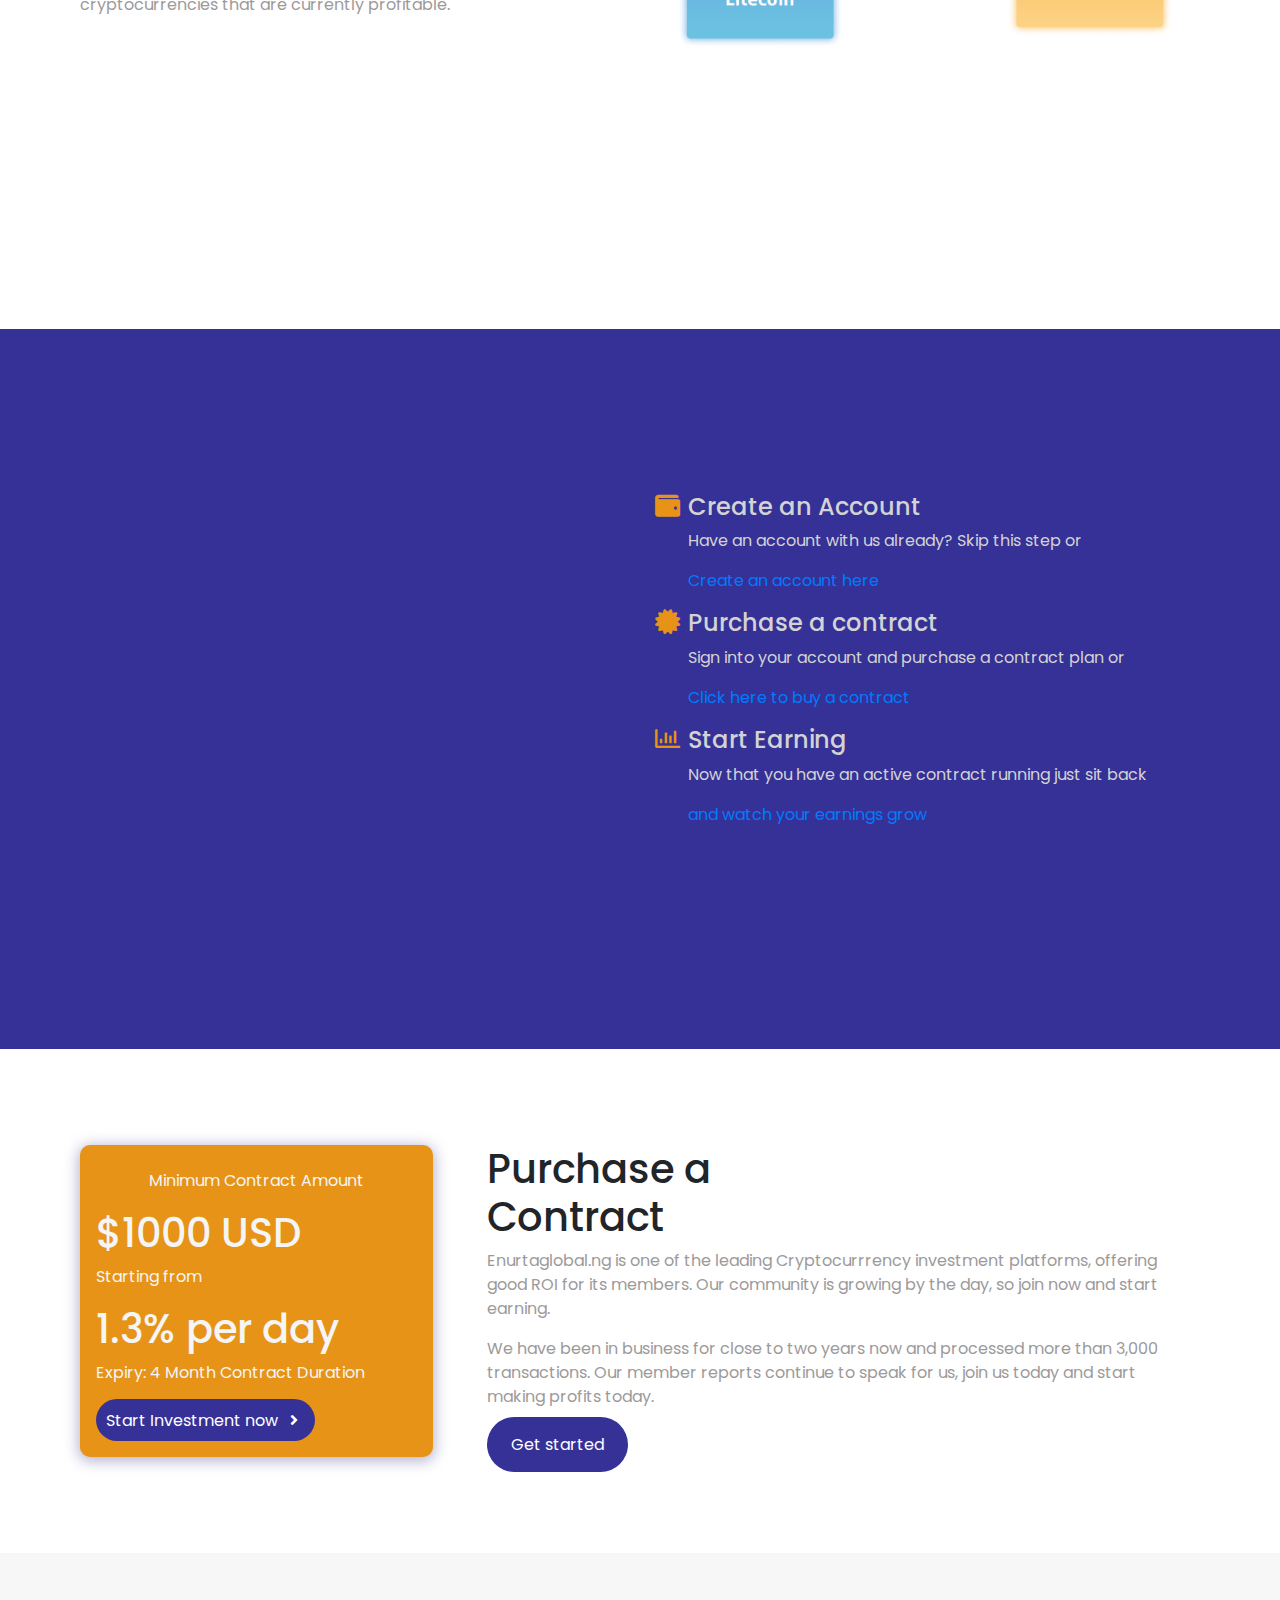
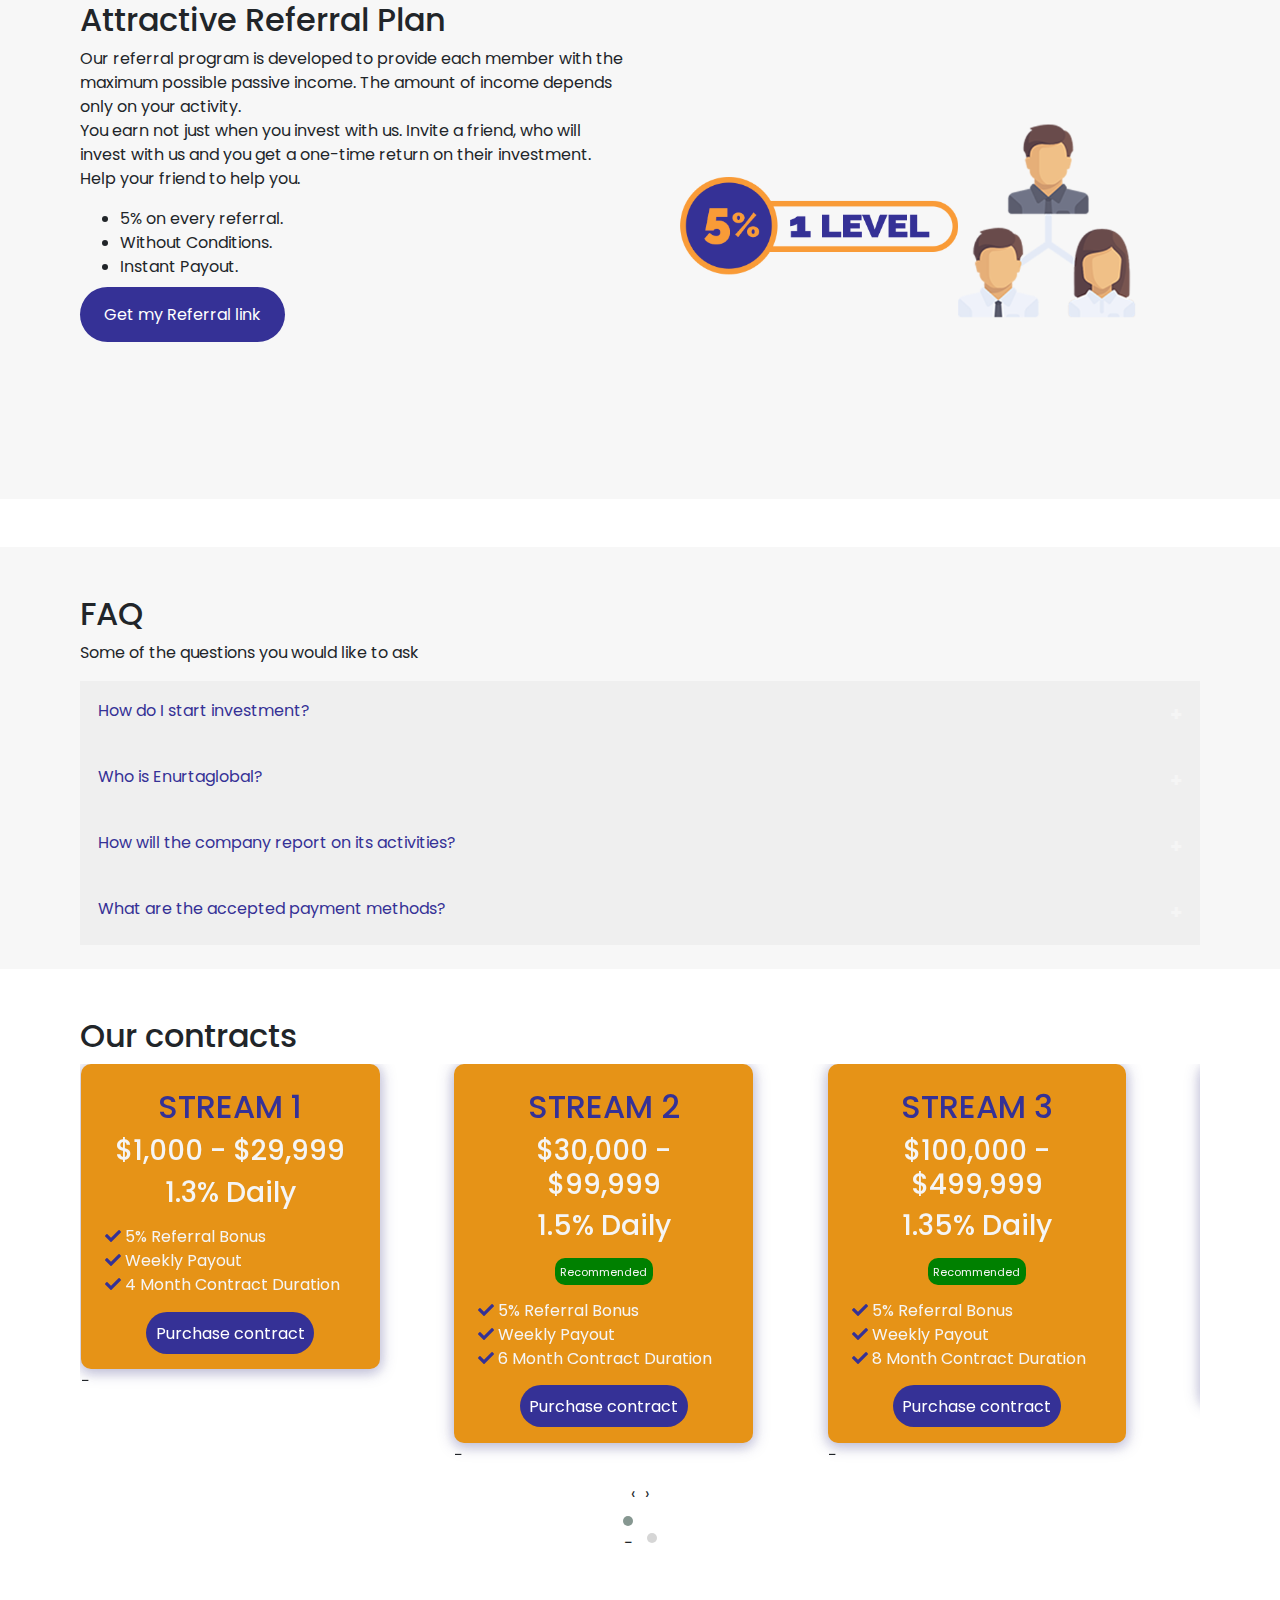
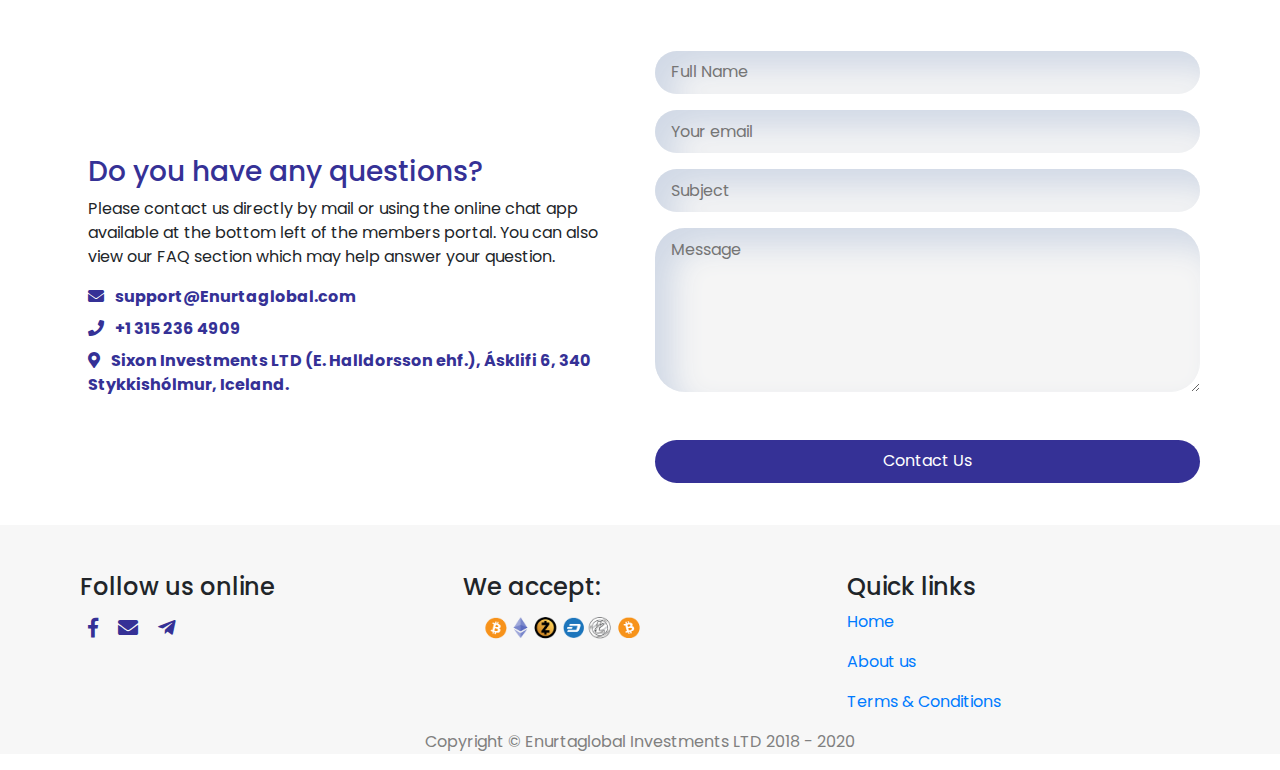
==== commit 13d07b36: "update" ====
--- a/index.html
+++ b/index.html
@@ -23,10 +23,10 @@
              </div>
              <div class="nav_link_holder">
                  <div class="nav_link mr-4">
-                     <a href="login.html">Sign In</a>
+                     <a href="login.html" target="_blank">Sign In</a>
                  </div>
                  <div class="nav_link">
-                     <a href="signup.html">Sign up</a>
+                     <a href="signup.html" target="_blank">Sign up</a>
                  </div>
              </div>
 
@@ -36,32 +36,32 @@
                  <span class="bar"></span>
              </div>
 
-            
+
          </nav>
 
          <section class="hero">
-            <div class="mobile_nav" id="mobileNav">
-                <div class="mobile_nav_content w-100">
-    
-                    <div class="nav_inner w-100">
-                        <ul>
-                            <li>
-                                <a href="#">Home</a>
-                            </li>
-                            <li>
-                                <a href="#">About</a>
-                            </li>
-                            <li>
-                                <a href="signup.html">Signup</a>
-                            </li>
-                            <li>
-                                <a href="login.html">Login</a>
-                            </li>
-                        </ul>
-                    </div>
-    
-                </div>
-            </div>
+             <div class="mobile_nav" id="mobileNav">
+                 <div class="mobile_nav_content w-100">
+
+                     <div class="nav_inner w-100">
+                         <ul>
+                             <li>
+                                 <a href="#">Home</a>
+                             </li>
+                             <li>
+                                 <a href="#">About</a>
+                             </li>
+                             <li>
+                                 <a href="signup.html">Signup</a>
+                             </li>
+                             <li>
+                                 <a href="login.html">Login</a>
+                             </li>
+                         </ul>
+                     </div>
+
+                 </div>
+             </div>
              <div class="section_padding">
                  <div class="hero_text_holder">
                      <div class="hero_text">
@@ -201,7 +201,7 @@
                                      <div class="">
                                          <h4>Create an Account</h4>
                                          <p>Have an account with us already? Skip this step or</p>
-                                         <a href="signup.html">Create an account here</a>
+                                         <a href="signup.html" target="_blank">Create an account here</a>
                                      </div>
 
                                  </div>
@@ -210,7 +210,7 @@
                                      <div class="">
                                          <h4>Purchase a contract</h4>
                                          <p>Sign into your account and purchase a contract plan or</p>
-                                         <a href="signup.html">Click here to buy a contract</a>
+                                         <a href="signup.html" target="_blank">Click here to buy a contract</a>
                                      </div>
                                  </div>
                                  <div class="how_text mt-3">
@@ -218,7 +218,7 @@
                                      <div class="">
                                          <h4>Start Earning</h4>
                                          <p>Now that you have an active contract running just sit back</p>
-                                         <a href="login.html">and watch your earnings grow</a>
+                                         <a href="login.html" target="_blank">and watch your earnings grow</a>
                                      </div>
                                  </div>
                              </div>
@@ -265,7 +265,7 @@
                              </p>
 
                              <div class="btn_holder mt-4">
-                                 <a href="signup.html" class="default_btn_alt">Get started</a>
+                                 <a href="signup.html" target="_blank" class="default_btn_alt">Get started</a>
 
                              </div>
 
@@ -296,7 +296,7 @@
                              </ul>
 
                              <div class="btn_holder mt-4">
-                                 <a href="signup.html" class="default_btn_alt">Get my Referral link</a>
+                                 <a href="signup.html" target="_blank" class="default_btn_alt">Get my Referral link</a>
                              </div>
                          </div>
                      </div>
@@ -317,50 +317,41 @@
                  <div class="faq_holder mt-3">
                      <div class="faq_content">
                          <div class="questions">
-                             <button class="accordion">How do I sign up?</button>
+                             <button class="accordion">How do I start investment?</button>
                              <div class="faq_answer">
-                                 <p>Lorem ipsum dolor sit amet, consectetur adipisicing elit, sed do eiusmod tempor
-                                     incididunt ut
-                                     labore et dolore magna aliqua. Ut enim ad minim veniam, quis nostrud exercitation
-                                     ullamco
-                                     laboris nisi ut aliquip ex ea commodo consequat.</p>
-                             </div>
-
-                             <button class="accordion">How do I sign up?</button>
+                                 <p>Our smart system is setup for members to create investement streams. With little or
+                                     no knowledge on how to use the system, your investment is added to your dashboard
+                                     upon payment pending payment verification.
+                                     A "How To" page has also been created on how to carry out different functions on
+                                     your dashbaord.
+                                 </p>
+                             </div>
+
+                             <button class="accordion">Who is Enurtaglobal?</button>
                              <div class="faq_answer">
-                                 <p>Lorem ipsum dolor sit amet, consectetur adipisicing elit, sed do eiusmod tempor
-                                     incididunt ut
-                                     labore et dolore magna aliqua. Ut enim ad minim veniam, quis nostrud exercitation
-                                     ullamco
-                                     laboris nisi ut aliquip ex ea commodo consequat.</p>
-                             </div>
-
-                             <button class="accordion">How do I sign up?</button>
+                                 <p>Enurtaglobal is one of the world's leading Cryptocurrrency investment
+                                     platforms, offering good ROI to its members.
+                                     All members' contract amount are used to purchase both private and public assets;
+                                     one of such is private and commercial real estate of which profits are gotten from
+                                     rentals, lease and sales of private and commercial properties owned by
+                                     Enurtaglobal.
+
+                                 </p>
+                             </div>
+
+                             <button class="accordion">How will the company report on its activities?</button>
                              <div class="faq_answer">
-                                 <p>Lorem ipsum dolor sit amet, consectetur adipisicing elit, sed do eiusmod tempor
-                                     incididunt ut
-                                     labore et dolore magna aliqua. Ut enim ad minim veniam, quis nostrud exercitation
-                                     ullamco
-                                     laboris nisi ut aliquip ex ea commodo consequat.</p>
-                             </div>
-
-                             <button class="accordion">How do I sign up?</button>
+                                 <p>Located in the backoffice of a member is a special section dedicated to providing
+                                     information about the activities of the company, which will include all the
+                                     necessary financial statements.</p>
+                             </div>
+
+                             <button class="accordion">What are the accepted payment methods?</button>
                              <div class="faq_answer">
-                                 <p>Lorem ipsum dolor sit amet, consectetur adipisicing elit, sed do eiusmod tempor
-                                     incididunt ut
-                                     labore et dolore magna aliqua. Ut enim ad minim veniam, quis nostrud exercitation
-                                     ullamco
-                                     laboris nisi ut aliquip ex ea commodo consequat.</p>
-                             </div>
-
-                             <button class="accordion">How do I sign up?</button>
-                             <div class="faq_answer">
-                                 <p>Lorem ipsum dolor sit amet, consectetur adipisicing elit, sed do eiusmod tempor
-                                     incididunt ut
-                                     labore et dolore magna aliqua. Ut enim ad minim veniam, quis nostrud exercitation
-                                     ullamco
-                                     laboris nisi ut aliquip ex ea commodo consequat.</p>
-                             </div>
+                                 <p>Accepted methods of payments are: Bitcoin, Ethereum and Bitcoin Cash. Others are
+                                     based on current viability and can be added at moments notice.</p>
+                             </div>
+
                          </div>
 
                      </div>
@@ -394,7 +385,7 @@
                                          </div>
                                      </div>
                                      <div class="btn_holder mt-4 v_align">
-                                         <a href="signup.html" class="default_btn w-100">Purchase contract</a>
+                                         <a href="signup.html" target="_blank" class="default_btn w-100">Purchase contract</a>
                                      </div>
                                  </div>
                              </div>
@@ -424,7 +415,7 @@
                                          </div>
                                      </div>
                                      <div class="btn_holder mt-4 v_align">
-                                         <a href="signup.html" class="default_btn w-100">Purchase contract</a>
+                                         <a href="signup.html" target="_blank" class="default_btn w-100">Purchase contract</a>
                                      </div>
                                  </div>
                              </div>
@@ -454,7 +445,7 @@
                                          </div>
                                      </div>
                                      <div class="btn_holder mt-4 v_align">
-                                         <a href="signup.html" class="default_btn w-100">Purchase contract</a>
+                                         <a href="signup.html" target="_blank" class="default_btn w-100">Purchase contract</a>
                                      </div>
                                  </div>
                              </div>
@@ -481,14 +472,14 @@
                                          </div>
                                      </div>
                                      <div class="btn_holder mt-4 v_align">
-                                         <a href="signup.html" class="default_btn w-100">Purchase contract</a>
-                                     </div>
-                                 </div>
-                             </div>
-                         </div>
-                     </div>
-                 </div>
-               
+                                         <a href="signup.html" target="_blank" class="default_btn w-100">Purchase contract</a>
+                                     </div>
+                                 </div>
+                             </div>
+                         </div>
+                     </div>
+                 </div>
+
              </div>
          </section>
 
--- a/css/style.css
+++ b/css/style.css
@@ -541,6 +541,10 @@
         padding: 0;
     }
 
+    .vid_holder iframe{
+        width: 100%;
+    }
+
     .contact_form_holder,
     .accepted{
         margin-top: 25px;
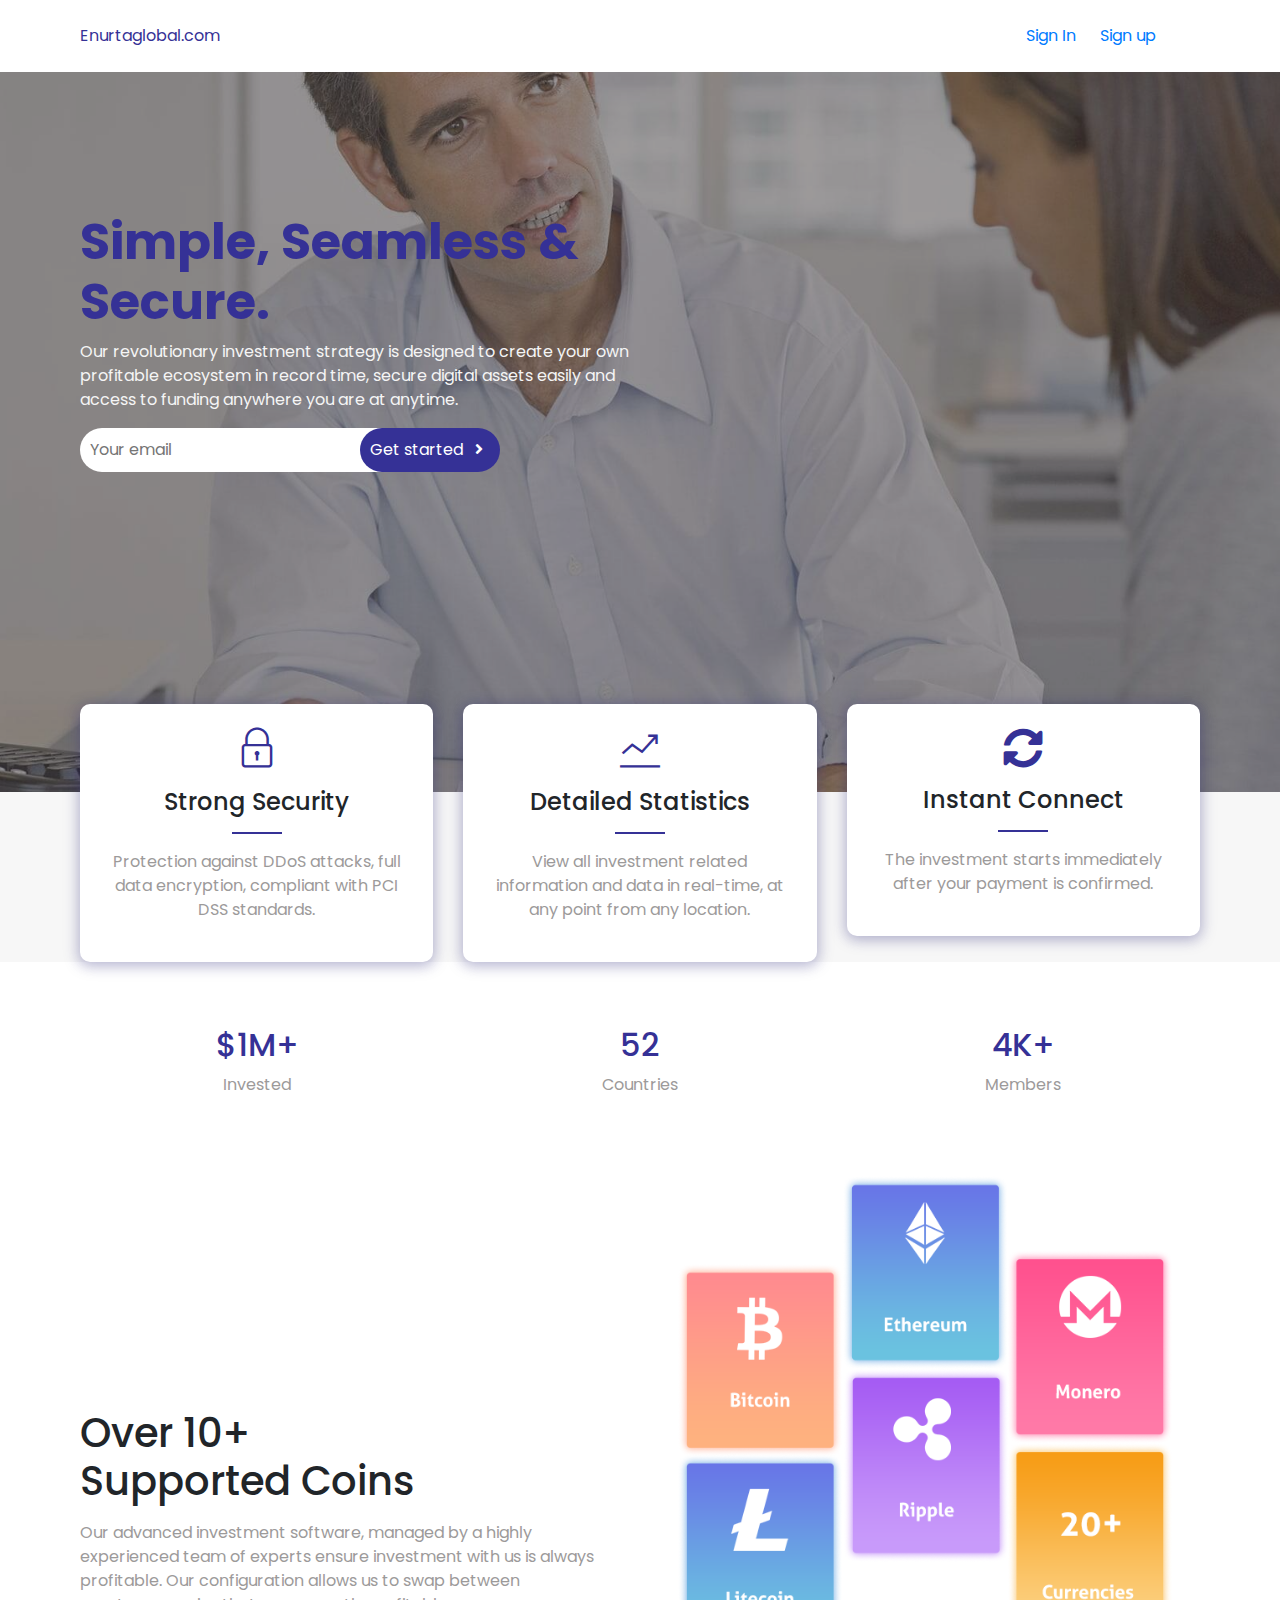
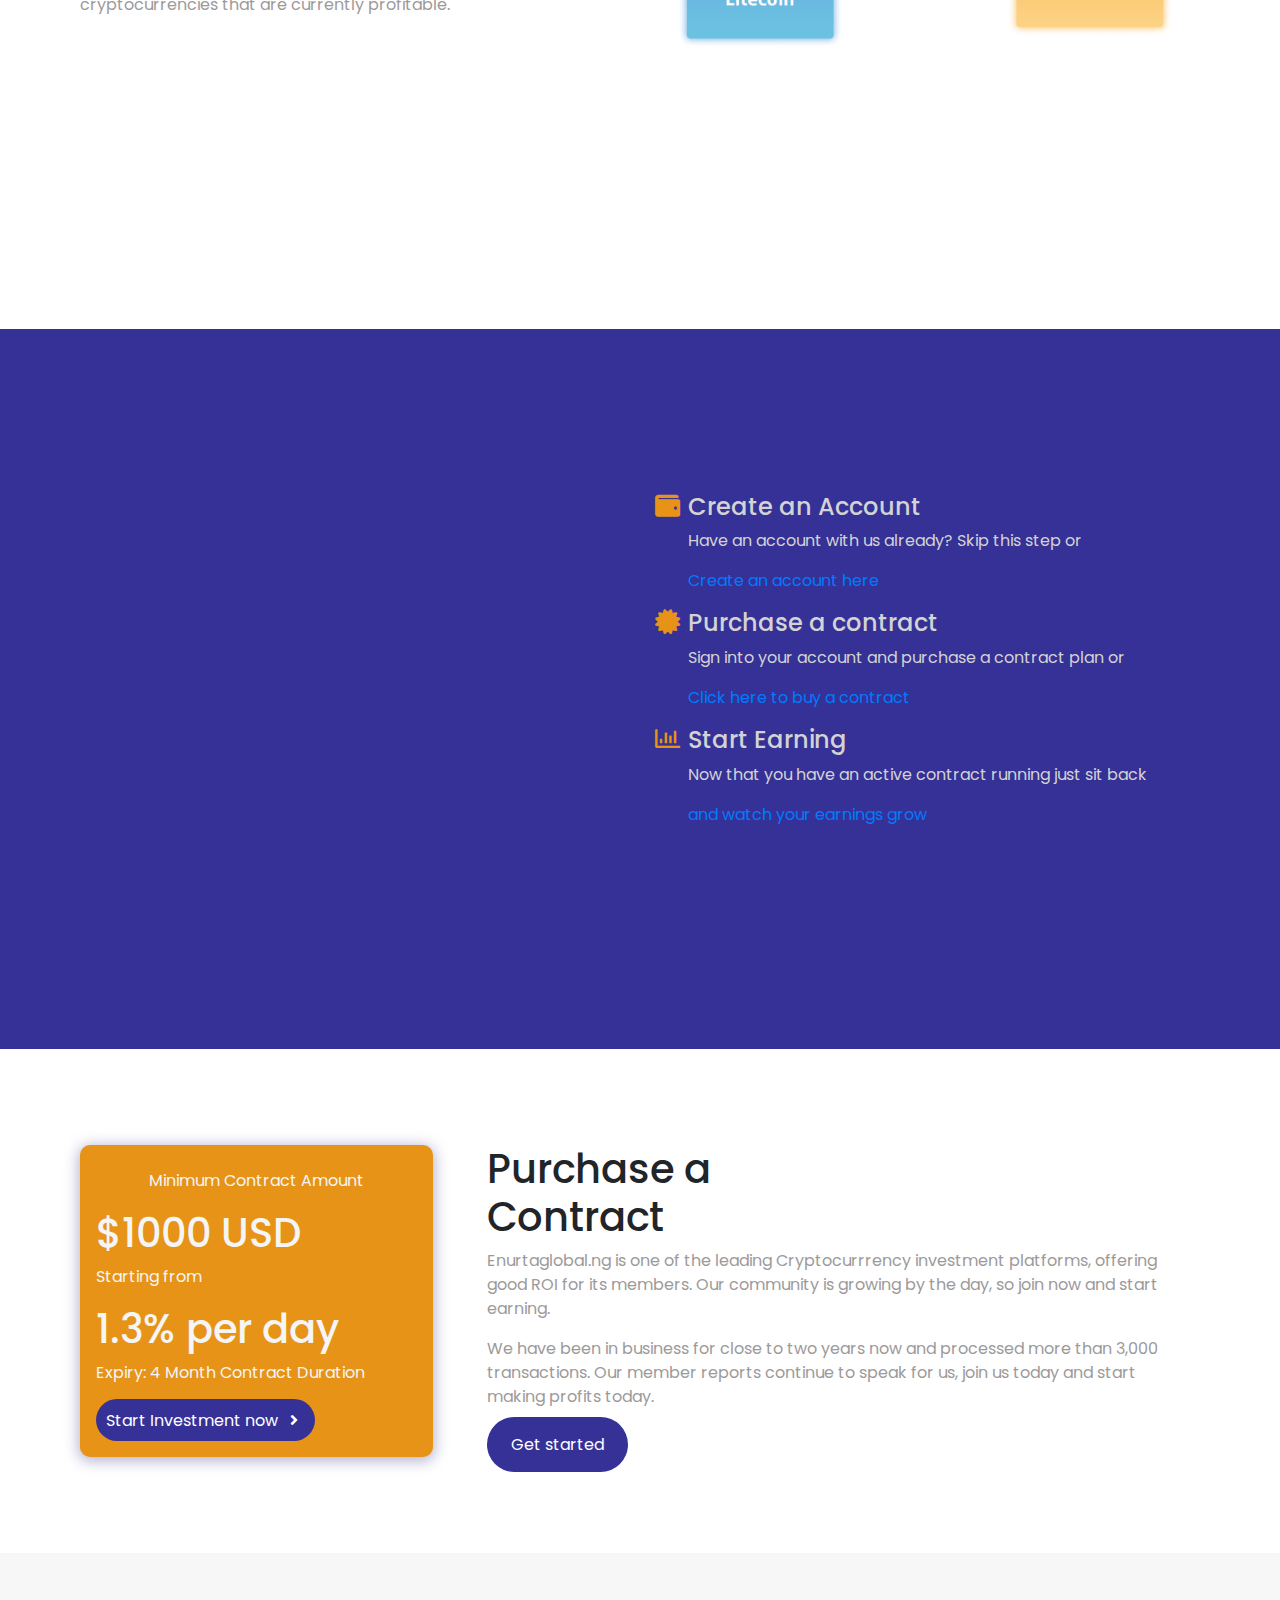
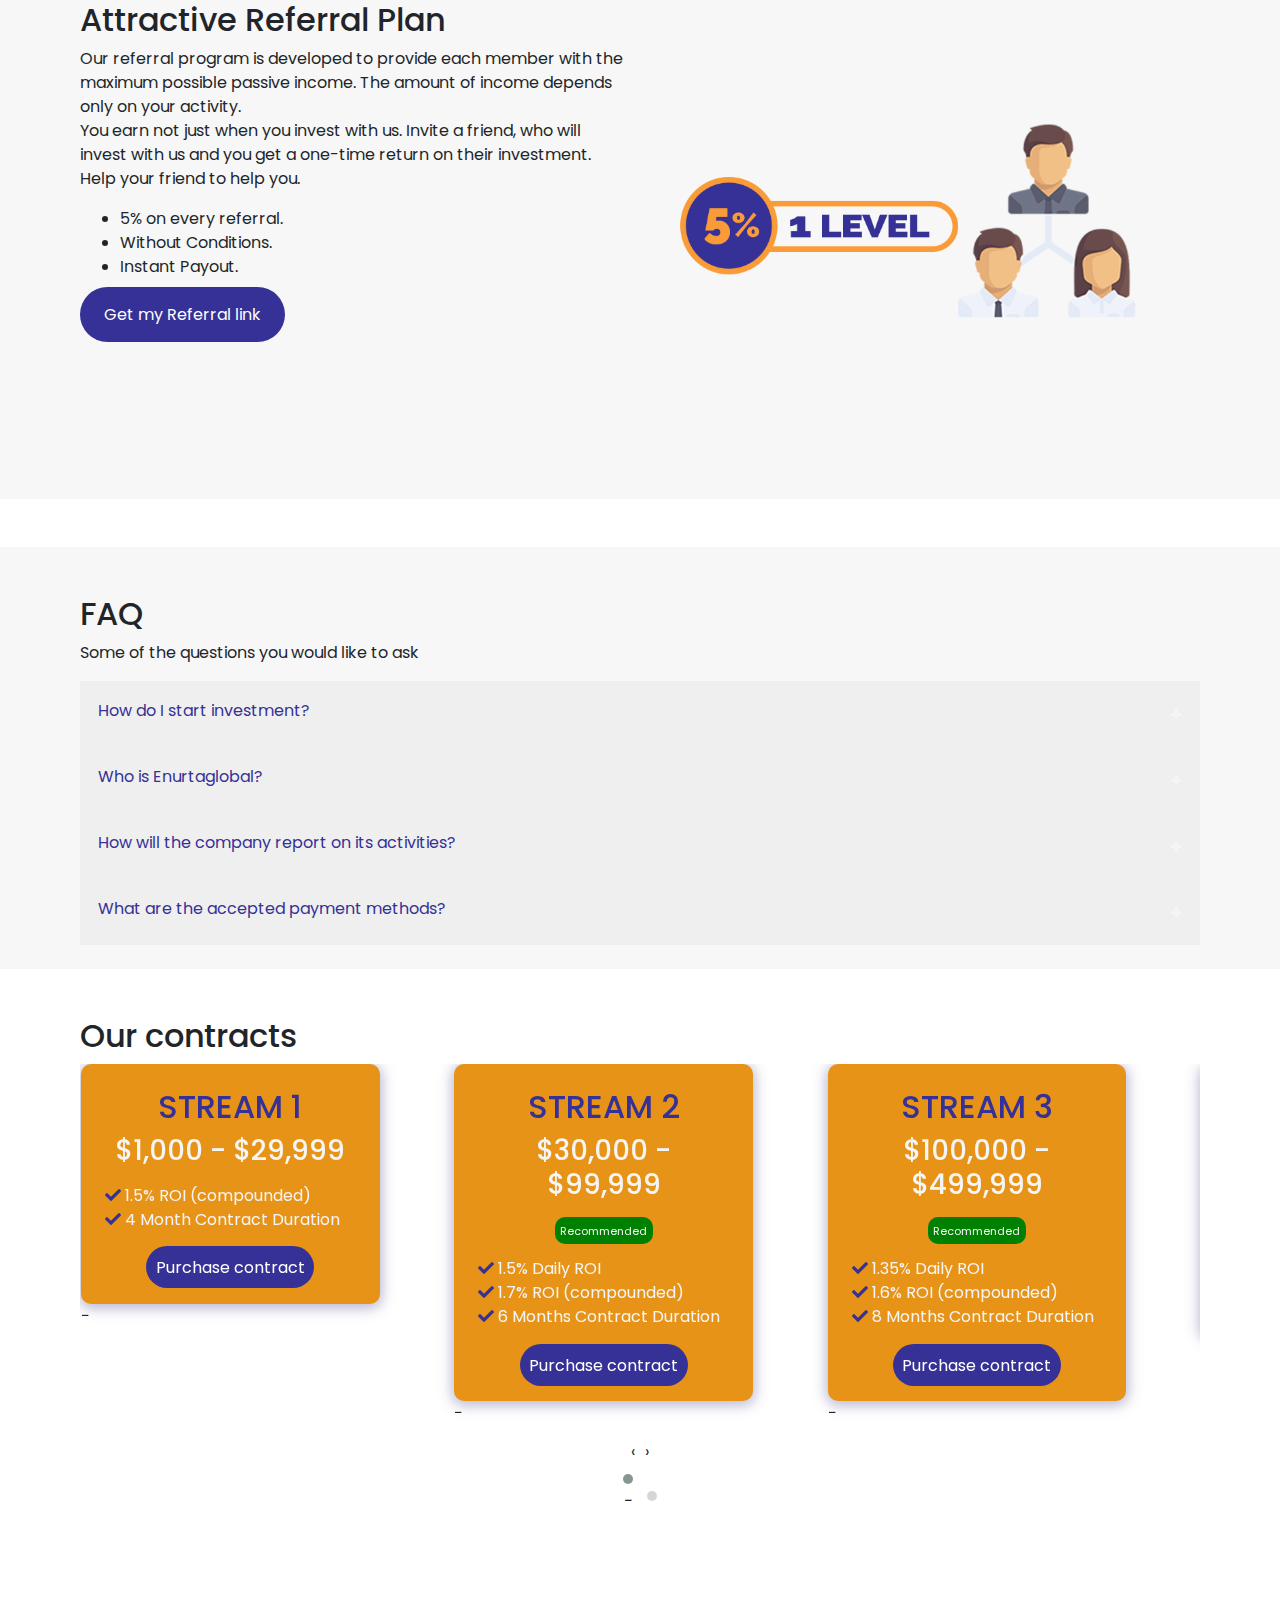
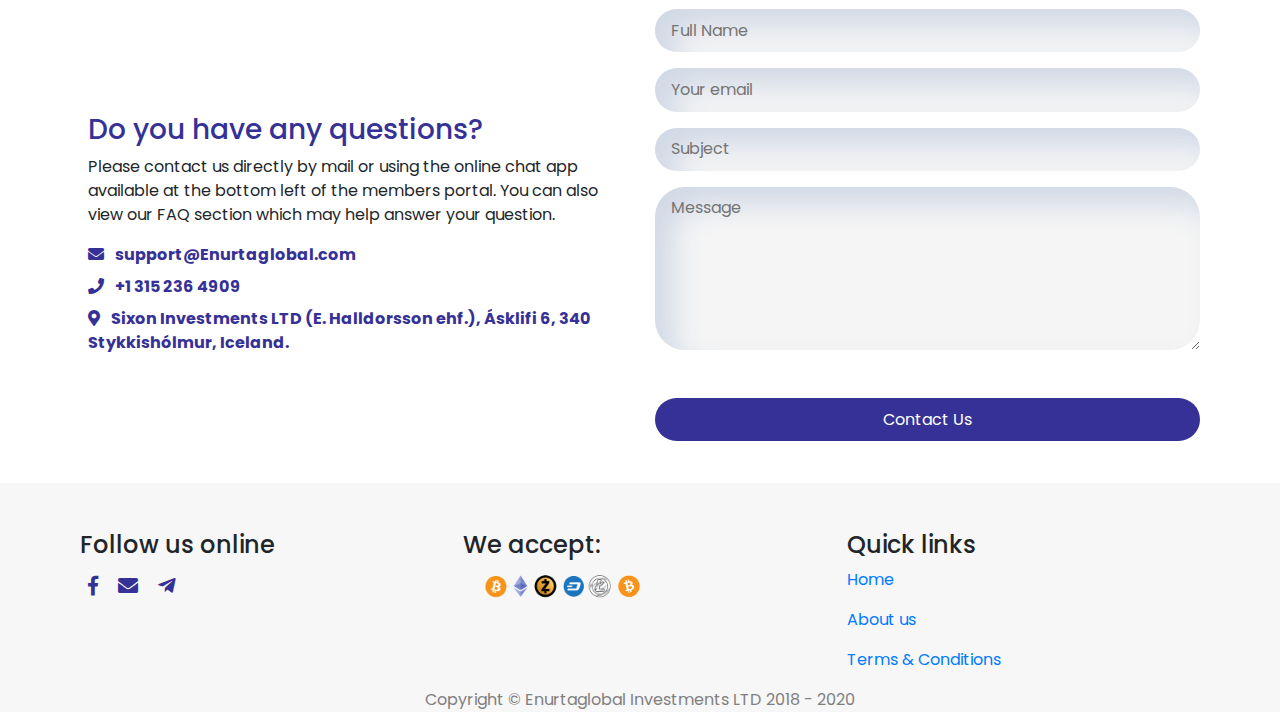
==== commit 98e2fa55: "investment content update" ====
--- a/index.html
+++ b/index.html
@@ -368,17 +368,14 @@
                                  <div class="contract_card_inner">
                                      <h2 class="v_align blue_text">STREAM 1</h2>
                                      <h3 class="v_align">$1,000 - $29,999</h3>
-                                     <h3 class="v_align">1.3% Daily</h3>
+                                     
 
                                      <div class="mt-3">
                                          <div class="benefit_item">
                                              <i class="fas fa-check blue_text"></i>
-                                             <span>5% Referral Bonus</span>
-                                         </div>
-                                         <div class="benefit_item">
-                                             <i class="fas fa-check blue_text"></i>
-                                             <span>Weekly Payout</span>
-                                         </div>
+                                             <span>1.5% ROI (compounded)</span>
+                                         </div>
+                                        
                                          <div class="benefit_item">
                                              <i class="fas fa-check blue_text"></i>
                                              <span>4 Month Contract Duration</span>
@@ -394,8 +391,8 @@
                              <div class="contract_card">
                                  <div class="contract_card_inner">
                                      <h2 class="v_align blue_text">STREAM 2</h2>
-                                     <h3 class="v_align">$30,000 - $99,999</h3>
-                                     <h3 class="v_align pb-2">1.5% Daily</h3>
+                                     <h3 class="v_align pb-2">$30,000 - $99,999</h3>
+                                    
                                      <div class="v_align">
                                          <span class="rec mt-4">Recommended</span>
                                      </div>
@@ -403,15 +400,15 @@
                                      <div class="mt-3">
                                          <div class="benefit_item">
                                              <i class="fas fa-check blue_text"></i>
-                                             <span>5% Referral Bonus</span>
-                                         </div>
-                                         <div class="benefit_item">
-                                             <i class="fas fa-check blue_text"></i>
-                                             <span>Weekly Payout</span>
-                                         </div>
-                                         <div class="benefit_item">
-                                             <i class="fas fa-check blue_text"></i>
-                                             <span>6 Month Contract Duration</span>
+                                             <span>1.5% Daily ROI</span>
+                                         </div>
+                                         <div class="benefit_item">
+                                             <i class="fas fa-check blue_text"></i>
+                                             <span>1.7% ROI (compounded)</span>
+                                         </div>
+                                         <div class="benefit_item">
+                                             <i class="fas fa-check blue_text"></i>
+                                             <span>6 Months Contract Duration</span>
                                          </div>
                                      </div>
                                      <div class="btn_holder mt-4 v_align">
@@ -424,8 +421,8 @@
                              <div class="contract_card">
                                  <div class="contract_card_inner">
                                      <h2 class="v_align blue_text">STREAM 3</h2>
-                                     <h3 class="v_align">$100,000 - $499,999</h3>
-                                     <h3 class="v_align pb-2">1.35% Daily</h3>
+                                     <h3 class="v_align pb-2">$100,000 - $499,999</h3>
+                                    
                                      <div class="v_align">
                                          <span class="rec mt-4">Recommended</span>
                                      </div>
@@ -433,15 +430,15 @@
                                      <div class="mt-3">
                                          <div class="benefit_item">
                                              <i class="fas fa-check blue_text"></i>
-                                             <span>5% Referral Bonus</span>
-                                         </div>
-                                         <div class="benefit_item">
-                                             <i class="fas fa-check blue_text"></i>
-                                             <span>Weekly Payout</span>
-                                         </div>
-                                         <div class="benefit_item">
-                                             <i class="fas fa-check blue_text"></i>
-                                             <span>8 Month Contract Duration</span>
+                                             <span>1.35% Daily ROI</span>
+                                         </div>
+                                         <div class="benefit_item">
+                                             <i class="fas fa-check blue_text"></i>
+                                             <span>1.6% ROI (compounded)</span>
+                                         </div>
+                                         <div class="benefit_item">
+                                             <i class="fas fa-check blue_text"></i>
+                                             <span>8 Months Contract Duration</span>
                                          </div>
                                      </div>
                                      <div class="btn_holder mt-4 v_align">
@@ -455,17 +452,14 @@
                                  <div class="contract_card_inner">
                                      <h2 class="v_align blue_text">STREAM 4</h2>
                                      <h3 class="v_align">$500,000 - $2,000,000</h3>
-                                     <h3 class="v_align">1% Daily</h3>
+                                    
 
                                      <div class="mt-3">
                                          <div class="benefit_item">
                                              <i class="fas fa-check blue_text"></i>
-                                             <span>5% Referral Bonus</span>
-                                         </div>
-                                         <div class="benefit_item">
-                                             <i class="fas fa-check blue_text"></i>
-                                             <span>Weekly Payout</span>
-                                         </div>
+                                             <span>1% Daily ROI</span>
+                                         </div>
+                                    
                                          <div class="benefit_item">
                                              <i class="fas fa-check blue_text"></i>
                                              <span>Lifetime Contract</span>
